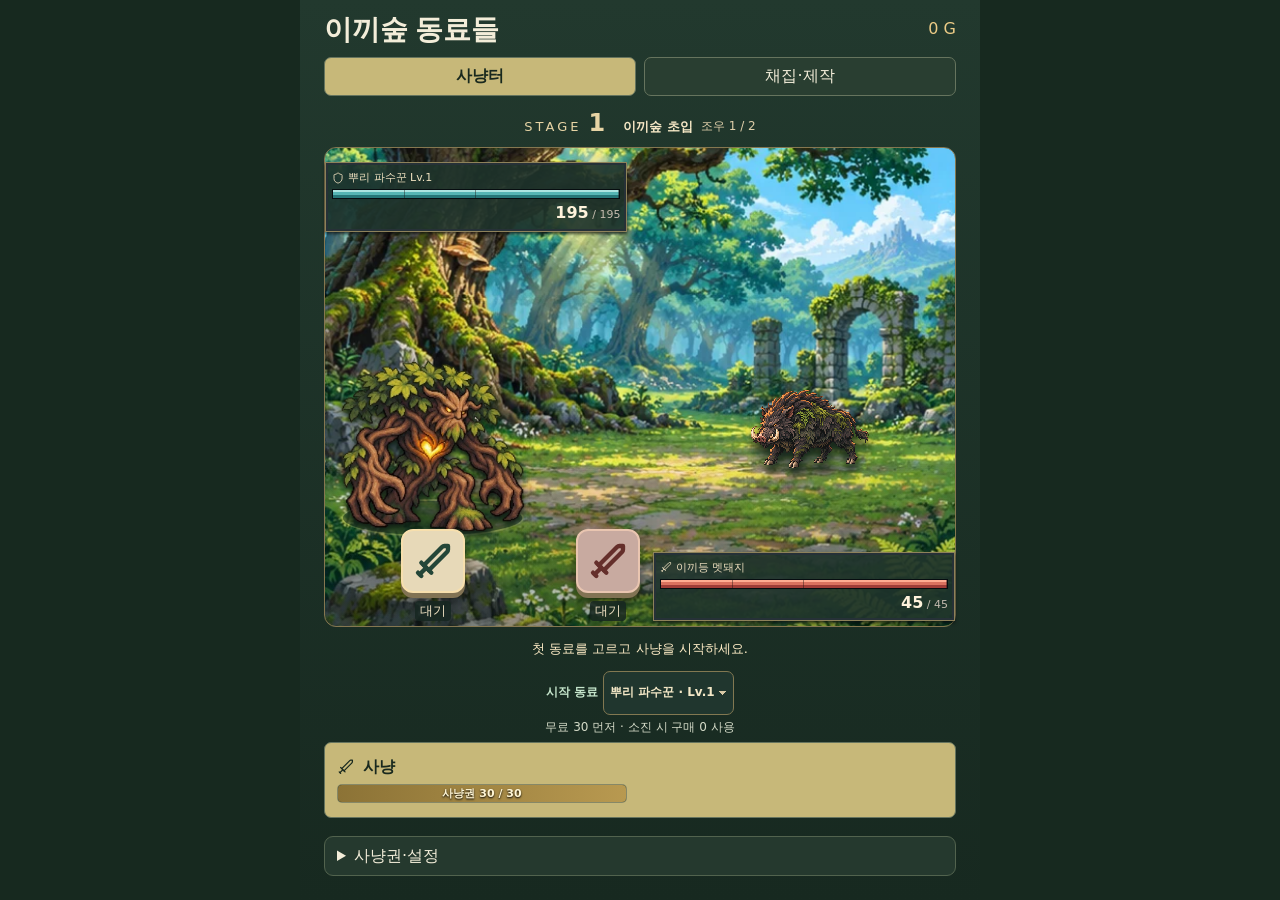
==== index.html @ 48851174 "Publish Moss Companions 04999e07a667" ====
<!doctype html>
<html lang="ko">
<head>
  <meta charset="utf-8">
  <meta name="viewport" content="width=device-width,initial-scale=1,viewport-fit=cover">
  <meta name="theme-color" content="#182c24">
  <link rel="icon" href="assets/hunt/tree.webp">
  <title>이끼숲 동료들</title>
  <link rel="stylesheet" href="shell.css">
  <link rel="stylesheet" href="combat.css">
  <link rel="stylesheet" href="hunt-watch.css">
</head>
<body class="ui-game" data-place="forest">
  <header><h1>이끼숲 동료들</h1><span id="gold"></span></header>
  <nav id="pageNav" aria-label="활동"><button data-go="forest">사냥터</button><button data-go="forest/gather">채집·제작</button></nav>
  <main id="screen"></main>
  <p id="notice" role="status"></p>
  <section id="saveError" hidden role="alert">진행을 저장할 수 없습니다. <button id="reload">다시 불러오기</button><button id="recover" hidden>이전 기록 복구</button></section>
  <details id="settings"><summary>사냥권·설정</summary><p id="wallet"></p><button data-act="daily">오늘의 사냥권 받기</button>
    <label><input type="checkbox" id="motion">전투 연출</label><label><input type="checkbox" id="music">배경 음악</label><label><input type="checkbox" id="sound">효과음</label>
  </details>
  <script src="icons.js"></script><script src="dice-combat.js"></script><script src="hunt-trail.js"></script><script src="fieldcraft.js"></script>
  <script src="game.js"></script><script src="save-store.js"></script><script src="music.js"></script><script src="sound.js"></script>
  <script src="helpers.js"></script><script src="combat-hud.js"></script><script src="fieldcraft-view.js"></script>
  <script src="hunt-effects.js"></script><script src="hunt-watch.js"></script><script src="ui.js"></script>
</body></html>
---- shell.css ----
* {box-sizing:border-box}
:root {color-scheme:dark;font-family:system-ui,"Malgun Gothic",sans-serif;color:#f3edd9;background:#17291f}
body {margin:0 auto;max-width:680px;min-height:100dvh;padding:10px clamp(10px,3vw,24px) 20px;background:linear-gradient(#22392e,#172920);line-height:1.4}
header,nav {display:flex;align-items:center;gap:8px}
header {justify-content:space-between;margin-bottom:8px}
h1 {font-family:Georgia,"Malgun Gothic",serif;font-size:clamp(21px,4vw,28px);margin:0}
#gold {font-variant-numeric:tabular-nums;color:#eccb86}
nav button {flex:1}
button,select {font:inherit;color:inherit;border:1px solid #66745e;border-radius:7px;padding:7px 12px;background:#293e31;cursor:pointer}
button:hover,button:focus-visible,select:focus-visible {border-color:#e7ce86}
button:disabled {opacity:.55;cursor:default}
nav [aria-current="page"],button.primary {background:#c7b879;color:#19291e;font-weight:700}
svg {width:1.1em;height:1.1em;vertical-align:middle}
main {display:flex;flex-direction:column;margin-top:10px}
main.hunt {min-height:440px;height:clamp(440px,calc(100dvh - 174px),720px)}
.card,details {border:1px solid #52634e;border-radius:9px;background:#25392e}
h3 {margin:0;color:#efddb5;font-size:17px}
.desc,small {color:#d0d5c6}
p {margin:4px 0}
#notice {font-size:14px;color:#f3d794}
#notice:not(:empty) {margin-block:6px}
details {margin-top:10px;padding:8px 12px}
summary {cursor:pointer}
details label {display:inline-flex;align-items:center;gap:4px;padding:8px}
#saveError {color:#ffd3b6;padding:10px}
@media(max-height:570px){main.hunt{min-height:400px}}
---- combat.css ----
.combat-hud {
  display: grid; grid-template-columns: repeat(2,minmax(0,1fr)); gap: 6px;
}
.hp-meter {
  min-width: 0; padding: 5px 9px 4px; color: #fbefdb;
  background: linear-gradient(105deg,#111e24fa,#111b20e8);
  border: 1px solid #97805d; box-shadow: inset 0 0 0 2px #263137, 0 2px 3px #080b0db3;
  font: 700 13px/1.15 var(--sans); font-variant-numeric: tabular-nums;
}
.hp-name { display: flex; align-items: center; gap: 4px; min-height: 17px; }
.hp-name .item-art { width: 18px; height: 18px; }
.hp-count { text-align: right; font-size: 11px; color: #c4bbae; }
.hp-count strong { color: #fff3dc; font-size: 16px; }
.hp-count small { float: left; color: #d0c2ad; }
.hp-loss { margin-left: auto; color: #ffda91; font-size: 12px; }
.hp-track { position: relative; background: #240f14; overflow: hidden; margin: 3px 0; height: 10px; border: 1px solid #070d10; }
.hp-track i { position: absolute; inset: 0; transform-origin: left center; }
.hp-trail { background: #ffcf74; }
.hp-fill { background: linear-gradient(#ace4e0 0 20%,#55b5b4 20% 65%,#267778 65%); }
.hp-meter[data-side="enemy"] .hp-fill { background: linear-gradient(#ffac91 0 20%,#db725f 20% 65%,#a03d38 65%); }
.hp-track::after { content: ""; position: absolute; inset: 0; background: repeating-linear-gradient(90deg,transparent 0 calc(25% - 1px),#17110d6b calc(25% - 1px) 25%); }
---- hunt-watch.css ----
/* main reserves the lesson/navigation rows; this grid gives only the remaining
   height to the scene, after measuring controls, skills and reward content. */
.watch-view { display:grid;grid-template-rows:auto minmax(150px,1fr);grid-auto-rows:max-content;flex:1!important;gap:6px;min-height:0;max-height:740px;margin-block:auto; }
.watch-stage { text-align:center;color:#e7d4a5;letter-spacing:3px;padding:2px 3px;line-height:1.3;font-size:13px; }
.watch-stage b { font-size:24px; }
.trail-region,.trail-wave { display:inline-block;margin-left:8px;letter-spacing:0;vertical-align:middle; }
.trail-region { font-weight:700;color:#f5e7c5; }
.trail-wave { font-size:12px;color:#dfcfaa; }
.ui-game .watch-arena[data-region] {
  /* Matching background-position and foot coordinates keeps this spot in the
     artwork under the enemy even when cover crops the scene. */
  --ground-x:77%;
  --ground-y:67%;
  background:linear-gradient(0deg,#08171155,transparent 35%),var(--habitat) var(--ground-x) var(--ground-y) / cover no-repeat!important;
  border:1px solid #857750;border-radius:12px;
}
.watch-arena[data-region="moss"] { --habitat:url('assets/hunt/moss.webp'); }
.watch-arena[data-region="maple"] { --habitat:url('assets/hunt/maple.webp'); }
.watch-arena[data-region="gorge"] { --habitat:url('assets/hunt/gorge.webp'); }
.watch-arena[data-region="heart"] { --habitat:url('assets/hunt/heart.webp'); }
.trail-creature { display:block;width:100%;height:auto;filter:drop-shadow(0 4px 3px #102017); }
.trail-detail { color:#ffedc7;font-size:13px;line-height:1.4;text-wrap:balance; }
.trail-replay { align-self:center;max-width:100%;padding:6px 10px;border-radius:6px;background:#26372f;color:#f2dfbb; }
body:has(.watch-arena[data-region])::before { background:radial-gradient(ellipse at top,#354539,#172721 75%); }
.watch-view:has([data-region]) { gap:6px; }
.watch-view:has([data-region]) .watch-stage { padding:2px 3px;line-height:1.3; }
.watch-view:has([data-region]) .watch-reward { flex:none;min-height:32px;gap:4px; }
.watch-arena[data-region] .watch-enemy-skill { width:48%;max-width:48%; }
.watch-arena[data-region] .watch-enemy-skill b { white-space:nowrap; }
.watch-arena[data-region] .watch-enemy-skill em { font-size:11px; }
.watch-arena[data-region] .watch-roll>span { padding:1px 5px;border-radius:4px;background:#172721dc; }
.watch-arena[data-region] .player .watch-roll { left:clamp(2px,calc(50% - 134px),12%); bottom:1%; }
.watch-arena[data-region] .enemy .watch-roll { top:auto;bottom:1%;right:50%; }
.watch-arena[data-region] .enemy .hp-meter { bottom:1%; }
.watch-arena[data-region] [data-elite] .watch-actor { filter:drop-shadow(0 0 5px #ffb84a); }
.watch-arena[data-region] [data-elite] .hp-meter { border-color:#e0b563; }
.watch-counter-status { display:inline-block;margin-left:10px;padding:3px 6px;border:1px solid #d8bc74;border-radius:5px;background:#343321ed;color:#ffe4a0;font-size:11px;letter-spacing:0;vertical-align:middle; }
.watch-counter-award { position:absolute;left:50%;top:58%;z-index:12;transform:translate(-50%,-50%);display:grid;grid-template-columns:24px auto;column-gap:7px;row-gap:3px;align-items:center;width:max-content;max-width:95%;padding:9px 13px;border:2px solid #edcc7b;border-radius:9px;background:#36321bf5;color:#ffe6a1;box-shadow:0 0 20px #e6c66b77;pointer-events:none; }
.watch-counter-award>svg { width:24px;height:24px;grid-row:span 2; }.watch-counter-award b { font-size:17px;white-space:nowrap; }.watch-counter-award small { font-size:12px;text-align:center;color:#eee2bc; }
body[data-motion="on"] .watch-counter-award { animation:watch-counter-award 1.1s ease-out both; }
@keyframes watch-counter-award { 0%{opacity:0;transform:translate(-50%,-30%) scale(.75)}18%{opacity:1;transform:translate(-50%,-50%) scale(1.08)}35%,80%{opacity:1;transform:translate(-50%,-50%) scale(1)}100%{opacity:0;transform:translate(-50%,-70%) scale(.98)} }
.ui-game .watch-arena { position:relative;display:block;height:auto;min-height:0;padding:0;isolation:isolate;container-type:size; }
.watch-fighter { display:contents; }
.ui-game .watch-fighter .hp-meter { width:100%;padding:6px;background:#1e332be8;border:1px solid #8d815a;color:#eee0bf; }
.watch-fighter .hp-name { overflow:hidden;white-space:nowrap;text-overflow:ellipsis;font-size:11px; }
.watch-fighter .hp-count { font-size:11px; }.watch-fighter .hp-count small { display:none; }
.ui-game[data-place="forest"] .watch-arena canvas { position:static;width:100%;height:auto;max-height:240px;max-width:205px;transform:none;filter:drop-shadow(0 8px 5px #15251b);image-rendering:pixelated; }
.watch-die { width:64px;height:64px;display:grid;place-items:center;padding:10px;border:2px solid #f7dfad;border-radius:12px;background:#e7d9b8;color:#244638;box-shadow:0 5px #827354,0 10px 12px #0006; }
.enemy .watch-die { background:#c8aaa0;border-color:#e9c5b0;color:#652f2b; }
.watch-roll .watch-die svg { width:40px;height:40px;stroke-width:2.6; }
.watch-die[data-action="block"] { background:#bedbd1;color:#174f51; }
.watch-die[data-action="heavyStrike"] { background:#f1c16b;color:#6c3518; }
.watch-roll { display:grid;justify-items:center;gap:13px; }
.watch-roll>span { display:flex;align-items:center;gap:5px;color:#eee0c1;font-size:13px; }.watch-roll svg { width:18px;height:18px; }
body[data-motion="on"] .watch-roll.rolling .watch-die { animation:watch-roll .3s linear infinite; }
@keyframes watch-roll { 0%{transform:perspective(300px) translateY(0) rotate(-30deg) rotateY(0)}50%{transform:perspective(300px) translateY(-26px) rotate(140deg) rotateY(55deg)}100%{transform:perspective(300px) translateY(0) rotate(330deg) rotateY(0)} }
.watch-reward { min-height:32px;display:grid;align-content:center;justify-items:center;gap:4px;color:#eaddb6;text-align:center; }
.watch-reward strong { display:flex;align-items:center;gap:8px;font-size:25px;color:#f8d58b; }.watch-reward svg { width:26px;height:26px; }
.ui-game .watch-start { margin-bottom:8px;display:flex;flex-direction:column;justify-content:center;gap:6px;padding:8px 12px;min-height:76px!important; }
.watch-start-label { display:flex;align-items:center;justify-content:center;gap:8px; }
.watch-ticket-bar { display:block;position:relative;width:100%;max-width:290px;min-height:19px;border:1px solid #e8d7a188;border-radius:5px;overflow:hidden;background:#152e25;color:#fff6d4;font-size:11px;line-height:17px;font-weight:700;text-shadow:0 1px 2px #000; }
.watch-ticket-fill { position:absolute;inset:0 auto 0 0;background:linear-gradient(90deg,#8c7336,#b89950);pointer-events:none; }
.watch-ticket-text { position:relative;display:block;padding:0 5px;white-space:nowrap; }
.watch-ticket-bar[data-empty="true"] { border-color:#e6bd80;color:#ffe1af; }
.watch-motion-hint { display:flex;align-items:center;justify-content:space-between;gap:8px;color:#e9d6a5;font-size:12px;padding:0 4px; }.watch-motion-hint button{min-height:44px;}
.watch-loot { display:flex;gap:12px;justify-content:center; }.watch-loot span { display:flex;align-items:center;gap:3px;font-size:13px; }.watch-loot svg { width:18px;height:18px; }
.watch-loot:has(.watch-counter-reward) { flex-wrap:wrap;gap:5px 10px; }.watch-loot .watch-counter-reward { padding:3px 8px;border:1px solid #ccb875;border-radius:5px;color:#ffe4a0;background:#343321ed;font-size:12px; }
.watch-actor { position:absolute;isolation:isolate;transform-origin:50% 75%;z-index:2; }
.player .watch-actor { left:2%;bottom:19%;width:49%;max-width:190px; }
.enemy .watch-actor { right:3%;top:13%;width:40%;max-width:154px; }
.watch-actor::before { content:'';position:absolute;left:3%;right:3%;bottom:0;height:18%;border-radius:50%;background:#112c1b99;box-shadow:0 0 0 2px #b2bf7655,inset 0 0 12px #b2bf7633;z-index:-1; }
.watch-arena[data-region] .enemy .watch-actor {
  /* Feet in the animated sheets sit about 6% above the frame bottom. */
  --foot-inset:6%;
  left:var(--ground-x); right:auto; top:var(--ground-y);
  translate:-50% calc(-100% + var(--foot-inset) - var(--hover-height, 0px));
  max-width:min(154px,calc(67cqh - 46px - var(--hover-height, 0px)));
}
.watch-arena[data-region] .enemy .airborne { --hover-height:clamp(8px,5cqh,24px); }
.watch-arena[data-region] .enemy .watch-actor:has(.trail-creature) { --foot-inset:2%; }
.watch-arena[data-region] .enemy .watch-actor::before {
  left:15%; right:15%; bottom:calc(var(--foot-inset) - var(--hover-height, 0px)); height:10%; translate:0 50%;
  background:radial-gradient(ellipse,#13201399,transparent 72%); box-shadow:none;
}
.watch-actor[data-attacking="true"] { z-index:6; }
.ui-game .watch-fighter .hp-meter { position:absolute;width:48%;z-index:3; }
.player .hp-meter { left:0;top:3%; }.enemy .hp-meter { right:0;bottom:6%; }
.watch-roll { position:absolute;z-index:5;gap:8px; }
.player .watch-roll { left:12%;bottom:0; }.enemy .watch-roll { right:12%;top:45%; }
.watch-roll.waiting { opacity:.35; }.watch-roll.waiting .watch-die svg { visibility:hidden; }
.watch-roll.rolling { z-index:7;filter:drop-shadow(0 0 10px #ffe49d); }
.watch-roll.chosen .watch-die { border-color:#fff5cd; }
.watch-arena:is([data-phase="player-roll"],[data-phase="player-windup"]) .player .hp-meter,
.watch-arena:is([data-phase="enemy-roll"],[data-phase="enemy-windup"]) .enemy .hp-meter { border-color:#ffdf8e;box-shadow:0 0 12px #ffe49d77; }
.watch-actor[data-defeated="true"] { opacity:0; }
.watch-actor canvas { display:block; }
.watch-ward { position:absolute;inset:10% 8%;display:grid;place-items:center;border:3px solid #a7efd5;border-radius:50%;background:#4bcfa32b;box-shadow:0 0 22px #6ddfc9,inset 0 0 22px #6ddfc9;opacity:0;pointer-events:none; }
.watch-ward svg { width:56px;height:56px;color:#e6fff4;filter:drop-shadow(0 0 5px #4ad7ba); }
.hunt-burst { position:absolute;inset:0;z-index:4;pointer-events:none;color:#fff3be; }
.hunt-cut { position:absolute;left:0;top:44%;width:100%;height:8px;background:#f5fff5;box-shadow:0 0 12px #b6ffdb,0 8px #66d7aa;border-radius:50%;transform:rotate(-42deg);animation:hunt-cut .34s ease-out both; }
.heavy .hunt-cut { height:14px;box-shadow:0 0 20px #ffdf7d,0 12px #ffb13a; }
.heavy .hunt-cut::after { content:'';position:absolute;inset:-6px 0;background:#fff7cf;border-radius:50%;transform:rotate(85deg);opacity:.8; }
.counter .hunt-cut { background:#c1ffec;box-shadow:0 0 20px #68efbf,0 10px #36a684;transform:rotate(42deg); }
.watch-skills { display:grid;grid-template-columns:repeat(2,minmax(0,1fr));gap:8px;width:100%; }
.watch-skill { display:grid;gap:5px;padding:8px 10px;border:1px solid #849a8a;border-radius:8px;background:#172b26f5;color:#e2eadd;text-align:left; }
.watch-skill-heading { display:flex;align-items:center;gap:6px; }.watch-skill-heading svg { width:22px;height:22px;flex:none; }.watch-skill-heading b { font-size:16px;white-space:nowrap; }
.watch-skill em,.watch-enemy-skill em { margin-left:auto;font-style:normal;font-size:13px;font-weight:800;white-space:nowrap; }
.watch-skill-condition { color:#bfcebf;font-size:12px;line-height:1.2; }
.watch-skill-clock { display:flex;gap:4px; }.watch-skill-clock i { flex:1;height:4px;border-radius:2px;background:#061b16;box-shadow:inset 0 0 0 1px #87927f55; }.watch-skill-clock .filled { background:#a9c0ab; }
.watch-skill[data-state="cooldown"] em { color:#c8dfef; }.watch-skill[data-state="condition"] em { color:#c3c6b3; }.watch-skill[data-state="locked"] { opacity:.7; }
.watch-skill[data-ready="true"] { color:#fff2b4;border:2px solid #e7c16a;padding:7px 9px;background:#363822f5;box-shadow:0 0 12px #eac66b66; }.watch-skill[data-ready="true"] .watch-skill-condition { color:#f5e9bc; }.watch-skill[data-ready="true"] .filled { background:#f0cb72; }
.watch-skill-flare { position:absolute;left:50%;top:40%;transform:translate(-50%,-50%);display:flex;align-items:center;gap:8px;z-index:10;padding:8px 18px;color:#fff0c6;border:1px solid #e7bd6a;border-radius:8px;background:#372810ef;pointer-events:none;animation:skill-flare .65s ease-out both; }
.watch-skill-flare.counter { color:#c5ffec;border-color:#68efbf;background:#10382def; }.watch-skill-flare svg { width:27px;height:27px; }
.watch-skill-flare.enemy { top:27%;color:#ffe1c5;border-color:#ef9768;background:#48271bef; }
.watch-enemy-skill { position:absolute;right:2%;top:3%;z-index:6;display:grid;gap:4px;width:148px;max-width:46%;background:#35221cf5;border:1px solid #b4866a;border-radius:7px;padding:5px 8px;color:#f1d8c5;font-size:14px; }.watch-enemy-skill>span:first-child { display:flex;align-items:center;gap:5px; }.watch-enemy-skill svg { width:18px;height:18px;flex:none; }.watch-enemy-skill[data-ready="true"] { color:#ffe6ac;border-color:#ffb66f;background:#503322f5;box-shadow:0 0 12px #ff9b6177; }.watch-enemy-skill .filled { background:#edb781; }
.charge .hunt-cut { left:10%;top:10%;width:80%;height:80%;background:transparent;border:8px solid #ffd5a4;border-radius:50%;box-shadow:0 0 18px #ff8f58,inset 0 0 12px #ff8f58; }
@keyframes skill-flare { 0%{opacity:0;transform:translate(-50%,-50%) scale(.65)}20%,70%{opacity:1;transform:translate(-50%,-50%) scale(1)}100%{opacity:0;transform:translate(-50%,-80%) scale(1.08)} }
.guarded .hunt-cut { left:8%;top:10%;width:84%;height:72%;border:5px solid #b5ffe5;background:transparent;box-shadow:0 0 18px #8aefee,inset 0 0 12px #8aefee;border-radius:50%;transform:rotate(0); }
.watch-reaction { position:absolute;left:50%;top:-14px;z-index:12;display:grid;justify-items:center;gap:3px;width:max-content;max-width:170px;pointer-events:none;color:#d1ffeb;text-shadow:0 2px 2px #08281c;animation:watch-reaction .8s ease-out both; }
.watch-reaction b { display:flex;align-items:center;gap:4px;padding:5px 9px;border:1px solid #8beac5;border-radius:6px;background:#123b30ed;font-size:16px;line-height:1.1;white-space:nowrap;box-shadow:0 0 12px #69dfab55; }
.watch-reaction b svg { width:19px;height:19px; }.watch-reaction small { padding:2px 6px;border-radius:4px;background:#143a30e8;color:#fff0bb;font-size:11px; }
.watch-actor:has(.watch-reaction) { z-index:8; }.watch-actor:has(.watch-reaction) .hunt-burst b { top:27%; }
.watch-reaction.stopped b { color:#fff2b6;border:2px solid #e5d18c;font-size:18px;box-shadow:0 0 18px #abed9d88; }
.watch-reaction:is(.direct,.broken) { color:#ffe6d4;text-shadow:0 2px 2px #361409; }.watch-reaction:is(.direct,.broken) b { background:#52291ded;border-color:#efaa82;box-shadow:0 0 14px #ff966455; }
@keyframes watch-reaction { 0%{opacity:0;transform:translate(-50%,12px) scale(.65)}16%{opacity:1;transform:translate(-50%,-5px) scale(1.1)}32%,72%{opacity:1;transform:translate(-50%,-2px) scale(1)}100%{opacity:0;transform:translate(-50%,-22px) scale(.96)} }
.hunt-chip { position:absolute;left:50%;top:50%;width:6px;height:6px;background:#ffefb5;box-shadow:0 0 6px #fff0bc;animation:hunt-chip .48s ease-out both; }
.guarded .hunt-chip { background:#9effe6; }
.hunt-burst b { position:absolute;left:0;top:12%;width:100%;text-align:center;font-size:30px;font-weight:900;color:#fff8d8;text-shadow:2px 2px #332218,-2px -2px #332218;animation:hunt-number .7s ease-out both; }
.heavy b { color:#ffda79;font-size:36px; }.hunt-burst b svg { width:35px;height:35px; }
@keyframes hunt-cut { from{opacity:0;scale:.25}25%{opacity:1;scale:1.15}to{opacity:0;scale:1.3} }
@keyframes hunt-chip { from{transform:translate(0,0);opacity:1}to{transform:translate(var(--dx),var(--dy)) rotate(180deg);opacity:0} }
@keyframes hunt-number { from{opacity:0;transform:translateY(10px) scale(.6)}20%{opacity:1;transform:translateY(-4px) scale(1.25)}70%{opacity:1}to{opacity:0;transform:translateY(-40px) scale(1)} }
body[data-motion="on"] .watch-receipt :is(.watch-receipt-head > b, .watch-receipt-head > strong, .watch-loot) { animation:hunt-reward .55s ease-out both; }
@keyframes hunt-reward { from{transform:translateY(20px) scale(.75);opacity:0;filter:brightness(1.8)}to{transform:translateY(0) scale(1);opacity:1;filter:brightness(1)} }
.ui-game[data-place="forest"][data-page="hunt"] .watch-view .action { flex:none; }
@media(max-height:760px){.player .watch-actor{width:43%;bottom:23%}.enemy .watch-actor{width:35%;top:16%}.watch-die{width:48px;height:48px;padding:7px;gap:4px}.watch-view{gap:6px}.watch-roll>span{font-size:12px}}
@media(max-height:760px){.watch-roll .watch-die svg{width:30px;height:30px}.watch-skill{padding:5px 8px;gap:3px}.watch-skill[data-ready="true"]{padding:4px 7px}.watch-skill-heading{gap:4px}.watch-skill-heading b{font-size:14px}.watch-skill-heading svg{width:18px;height:18px}.watch-skill-condition{font-size:11px}.watch-skill-clock i{height:3px}}
/* Compact only when the allocated scene is short (for example, lessons plus
   rewards and the motion control). Tall scenes keep their existing framing. */
@container (max-height:250px) {
  .player .watch-actor { width:min(43%,50cqh); }
  .enemy .watch-actor { width:min(35%,52cqh); }
  .watch-roll { display:flex;gap:4px;align-items:center; }
  .watch-die { width:40px;height:40px;padding:6px; }
  .watch-roll .watch-die svg { width:26px;height:26px; }
  .watch-roll>span { font-size:11px; }
  .watch-arena:not([data-region]) .enemy .watch-roll { top:calc(3% + 48px);right:2%;bottom:auto; }
  .ui-game .watch-fighter .hp-meter { padding:4px; }
  .watch-fighter .hp-count strong { font-size:14px; }
  .watch-arena[data-region] .watch-roll { display:grid; gap:1px; }
  .watch-arena[data-region] .watch-fighter .hp-meter { padding:2px 4px; line-height:1; }
  .watch-arena[data-region] .hp-name svg { width:14px; height:14px; }
  .watch-arena[data-region] .hp-track { height:6px; margin:1px 0; }
}

.watch-plan { display:flex; flex-wrap:wrap; justify-content:center; align-items:center; gap:4px 8px; }
.watch-plan select { max-width:100%; min-width:0; min-height:44px; padding:4px 18px 4px 6px; border:1px solid #827851; border-radius:7px;
  appearance:none; -webkit-appearance:none; color-scheme:dark; color:#f4e8c7; background-color:#20362e;
  background-image:linear-gradient(45deg,transparent 50%,#d9caa7 50%),linear-gradient(135deg,#d9caa7 50%,transparent 50%);
  background-size:4px 4px; background-position:calc(100% - 10px) center,calc(100% - 6px) center; background-repeat:no-repeat; }
.watch-plan > small { flex-basis:100%; color:#d5dbc8; text-align:center; font-size:12px; }
.watch-view .lining-link { min-height:44px; }

.watch-view { grid-template-columns:minmax(0,1fr); }
.watch-receipt { display:grid; gap:3px; width:100%; min-width:0; }
.watch-receipt-head { display:flex; align-items:center; justify-content:center; gap:7px; }
.watch-receipt-head > b { font-size:13px; }
.watch-receipt-head > strong { font-size:20px; white-space:nowrap; }
.watch-receipt .watch-loot { flex-wrap:wrap; gap:3px 8px; }
.watch-receipt .lining-link { display:grid; place-items:center; gap:1px; width:auto; min-width:52px; padding:2px 5px; font-size:12px; }
.watch-receipt .lining-link svg { width:17px; height:17px; }
.watch-motion-hint button { display:grid; align-content:center; gap:1px; padding:2px 8px; }
.watch-motion-hint button small { font-size:10px; color:#d5dbc8; }
.watch-plan .watch-motion-hint { padding:0; }

.watch-plan:has(.trail-replay):has(.watch-motion-hint) {
  display:grid; grid-template-columns:minmax(0,126px) minmax(0,134px) 72px; gap:3px;
}
.watch-plan > small { grid-column:1/-1; }
.partner-pick { display:inline-flex; align-items:center; gap:5px; color:#c6e6cc; font-weight:bold; font-size:12px; }
.watch-plan:has(.trail-replay):has(.watch-motion-hint) .partner-pick { grid-column:1/-1; justify-self:center; }
.watch-arena .player .trail-creature { transform:scaleX(-1); }
.ui-game[data-place="forest"] .watch-arena .player canvas:not([data-sprite^="blade"]) { transform:scaleX(-1); }
.watch-plan .watch-motion-hint button { min-width:44px; }

.field-workshop { display:grid; gap:10px; padding-bottom:8px; }
.field-workshop .card { display:grid; gap:8px; padding:12px; }
.net-grades { display:grid; grid-template-columns:repeat(3,minmax(0,1fr)); gap:5px; }
.net-grades .action { display:grid; place-content:center; width:100%; padding:6px 2px; min-width:0; gap:2px; }
.net-grades .action b { font-size:14px; }
.net-grades .action span,.net-grades small,.net-row small { display:block; font-size:12px; line-height:1.35; }
.net-row,.net-setting { display:flex; align-items:center; justify-content:space-between; gap:8px; }
.net-row { padding:6px 0; border-bottom:1px solid #88734e66; }
.net-row .action,.net-links button { min-height:44px; flex:none; }
.net-row small { margin:2px 0; color:#d1c8b0; }
.net-setting select { min-height:44px; padding:5px; max-width:62%; background:#22362e; color:#ffedc7; border:1px solid #897954; border-radius:7px; }
.net-choice { display:grid; padding:9px; gap:7px; text-align:center; border:1px solid #ab935c; border-radius:10px; background:#26372d; }
.net-links { display:flex; justify-content:center; gap:8px; }
.capture-ready .enemy .watch-actor[data-defeated="true"] { opacity:.8!important; }
body[data-page="gather"] #screen { overflow-y:auto; }
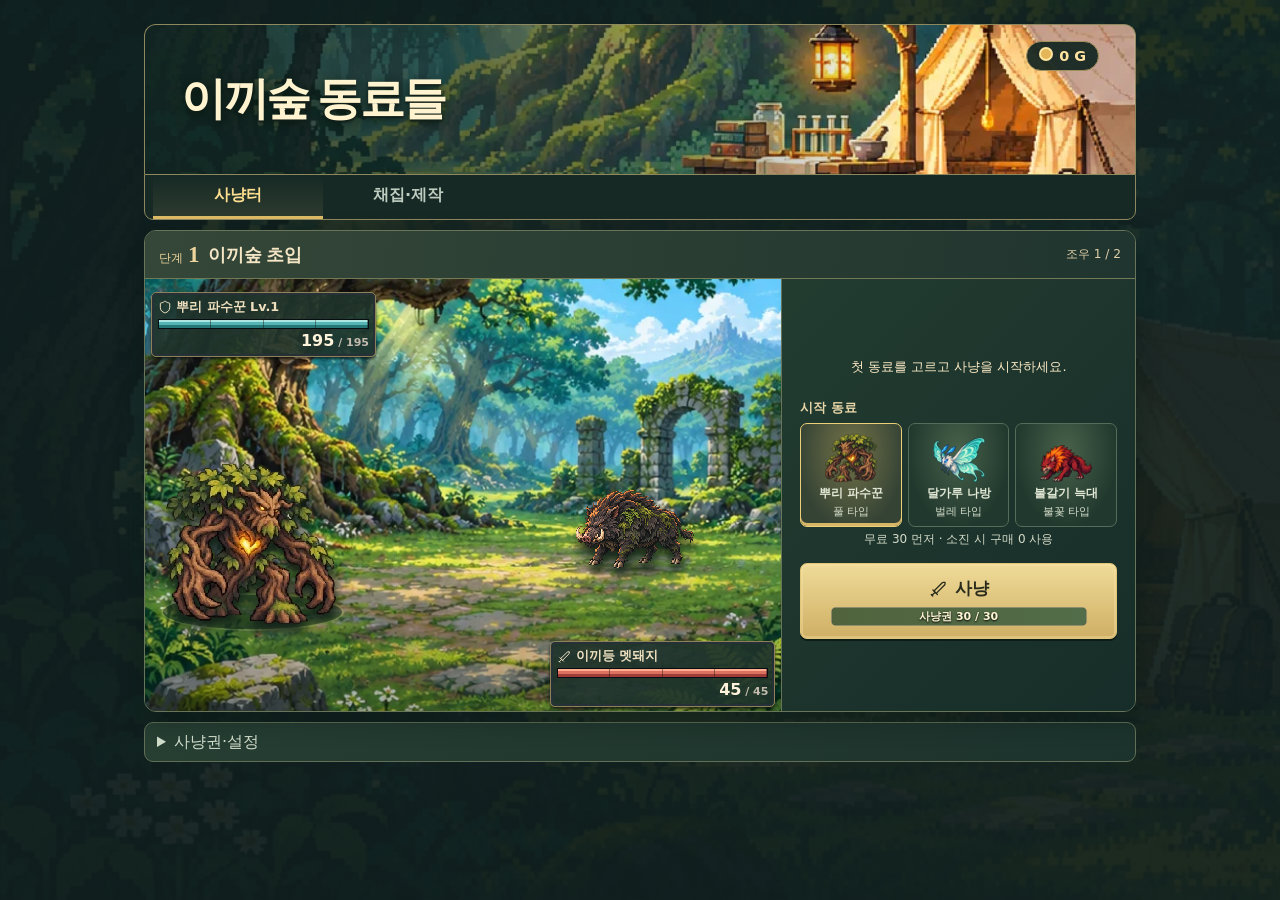
==== commit e8e7355e: "Publish Moss Companions 3dda282338c8" ====
--- a/index.html
+++ b/index.html
@@ -9,6 +9,7 @@
   <link rel="stylesheet" href="shell.css">
   <link rel="stylesheet" href="combat.css">
   <link rel="stylesheet" href="hunt-watch.css">
+  <link rel="stylesheet" href="field-art.css">
 </head>
 <body class="ui-game" data-place="forest">
   <header><h1>이끼숲 동료들</h1><span id="gold"></span></header>
--- a/hunt-watch.css
+++ b/hunt-watch.css
@@ -21,7 +21,6 @@
 .trail-creature { display:block;width:100%;height:auto;filter:drop-shadow(0 4px 3px #102017); }
 .trail-detail { color:#ffedc7;font-size:13px;line-height:1.4;text-wrap:balance; }
 .trail-replay { align-self:center;max-width:100%;padding:6px 10px;border-radius:6px;background:#26372f;color:#f2dfbb; }
-body:has(.watch-arena[data-region])::before { background:radial-gradient(ellipse at top,#354539,#172721 75%); }
 .watch-view:has([data-region]) { gap:6px; }
 .watch-view:has([data-region]) .watch-stage { padding:2px 3px;line-height:1.3; }
 .watch-view:has([data-region]) .watch-reward { flex:none;min-height:32px;gap:4px; }
--- a/field-art.css
+++ b/field-art.css
@@ -0,0 +1,134 @@
+/* The camp frames the play space. Region art and actors keep their own ground anchors. */
+:root {
+  --sans: "Malgun Gothic", "Apple SD Gothic Neo", system-ui, sans-serif;
+  --line: #8e885e;
+  --surface: #172f29;
+  --gold: #e6cd8a;
+  background: #101f1e;
+  font-family: var(--sans);
+}
+body.ui-game {
+  max-width: 1040px;
+  padding: clamp(10px, 2vw, 24px);
+  background: transparent;
+}
+body.ui-game::before {
+  content: ""; position: fixed; inset: 0; z-index: -1; pointer-events: none;
+  background: linear-gradient(#10201fe8, #101f1ef2), url("assets/field/camp.webp") center / cover;
+}
+.ui-game > header {
+  min-height: clamp(96px, 13vw, 150px); margin: 0; padding: 16px clamp(14px, 3vw, 36px);
+  background: linear-gradient(85deg,#122622ec, #13272590 44%,transparent 75%),
+    url("assets/field/camp.webp") center 57% / cover;
+  border: 1px solid var(--line); border-bottom: 0; border-radius: 12px 12px 0 0;
+}
+.ui-game h1 {
+  color: #fff4cf; font: 800 clamp(1.6rem, 4vw, 2.8rem)/1.15 Georgia, "Batang", "AppleMyungjo", serif;
+  letter-spacing: -.055em; text-shadow: 0 2px 2px #111e18, 0 3px 12px #08170c;
+}
+#gold {
+  align-self: flex-start; background: #152622ee; border: 1px solid #a2905b; border-radius: 20px;
+  padding: 4px 12px; font: 700 .9rem/1.4 var(--sans); color: #ffe3a0;
+}
+#gold::before { content: ""; display: inline-block; width: .7em; height: .7em; border-radius: 50%; background: #e5b657; border: 2px solid #ffe6a0; margin-right: 6px; }
+#pageNav {
+  gap: 0; padding: 0 8px; border: 1px solid var(--line); border-radius: 0 0 9px 9px; background: #162925;
+}
+#pageNav button {
+  flex: 0 1 170px; min-height: 44px; color: #becdc0; border: 0; border-bottom: 3px solid transparent;
+  background: transparent; border-radius: 0; font-weight: 700;
+}
+#pageNav [aria-current="page"] { color: #ffdf8f; border-bottom-color: #dfbc66; background: linear-gradient(0deg,#c9b36d20,transparent); }
+:where(button,select,summary):focus-visible { outline: 3px solid #ffe19a; outline-offset: 2px; }
+.ui-game main.hunt { height: auto; min-height: 0; }
+.ui-game .watch-view {
+  width: 100%; max-height: none; min-height: 0; margin: 0;
+  border: 1px solid #687559; border-radius: 12px; overflow: clip;
+  background: var(--surface); box-shadow: 0 8px 24px #08181266;
+  grid-template-rows: auto auto auto; gap: 0;
+}
+.ui-game .watch-view .watch-stage {
+  display: flex; align-items: center; flex-wrap: wrap; gap: 8px; min-height: 48px; padding: 8px 14px;
+  background: linear-gradient(100deg,#354738,#20352f); border-bottom: 1px solid #737955;
+}
+.stage-rank { display: inline-flex; gap: 5px; align-items: baseline; color: #edd59d; letter-spacing: 0; font-size: .72rem; }
+.stage-rank b { font: bold 1.45rem/1 Georgia,serif; }
+.watch-stage .trail-region { font: bold 1.12rem "Batang","AppleMyungjo",serif; margin-left: 0; }
+.watch-stage .trail-wave { margin-left: auto; font-size: .76rem; }
+.ui-game .watch-arena { height: clamp(240px, 42vh, 420px); background: url("assets/hunt/moss.webp") center / cover; }
+.ui-game .watch-arena[data-region] { border: 0; border-radius: 0; }
+.ui-game .watch-fighter .hp-meter { max-width: 225px; border-radius: 5px; }
+.watch-fighter .hp-name { font: 700 .8rem/1.3 var(--sans); }
+.watch-arena .player .hp-meter { left: 6px; }
+.watch-arena .enemy .hp-meter { right: 6px; }
+.hunt-console { display: grid; align-content: center; gap: 10px; padding: 12px; min-width: 0; background: linear-gradient(135deg,#233c30,#162d29); }
+.hunt-console .watch-reward { min-width: 0; }
+.hunt-console .watch-start {
+  margin: 0; align-items: center; border: 1px solid #e1c678; border-radius: 7px;
+  color: #282b1c; background: linear-gradient(#efdb98,#cfaf65);
+  font-weight: 800; box-shadow: inset 0 0 0 2px #f7e2a85c, 0 2px 0 #0e1c18;
+}
+.hunt-console .watch-start:hover:enabled { background: #f5df9d; }
+.watch-start-label { font-size: 1.04rem; }
+.ui-game .watch-ticket-bar { width: 88%; text-align: center; background: #28382b; }
+.ui-game .watch-ticket-fill { background: linear-gradient(90deg,#50633d,#526d49); }
+.starter-pick { border: 0; padding: 0; margin: 0; width: 100%; min-width: 0; }
+.starter-pick legend { padding: 0 0 6px; font-size: .8rem; color: #e8d6a8; font-weight: 700; }
+.starter-pick > div { display: grid; grid-template-columns: repeat(3,minmax(0,1fr)); gap: 6px; }
+.starter-pick button {
+  min-width: 0; display: grid; justify-items: center; gap: 2px; border: 1px solid #566c5a; padding: 5px 2px 7px;
+  background: radial-gradient(ellipse at 50% 27%,#49624a,#21382e 72%); color: #e2e8d6;
+}
+.starter-pick button[aria-pressed="true"] { border-color: #edcf78; box-shadow: inset 0 -3px #d8b668; background: radial-gradient(ellipse at 50% 27%,#747348,#354335 75%); }
+.starter-pick b { font-size: .76rem; }
+.starter-pick small { font-size: .67rem; color: #d3dcc9; }
+.companion-art { display: inline-block; flex: none; width: 44px; height: 44px; background: center / contain no-repeat; }
+.art-tree { background-image: url("assets/hunt/tree.webp"); }
+.art-moth { background-image: url("assets/hunt/moth.webp"); }
+.art-wolf { background-image: url("assets/hunt/wolf.webp"); }
+.art-boar,.art-golem,.art-dragon { background-size: 800% 100%; background-position: left; image-rendering: pixelated; }
+.art-boar { background-image: url("assets/boar-sheet.png"); }
+.art-golem { background-image: url("assets/golem-sheet.png"); }
+.art-dragon { background-image: url("assets/dragon-sheet.png"); }
+.ui-game .card,.ui-game details { background: linear-gradient(120deg,#273e33,#1c322c); border: 1px solid #606f55; }
+.gather .card { padding: 14px; }
+.gather h3 { display: flex; align-items: center; gap: 7px; }
+.gather h3 svg { color: #d9be78; }
+.net-grades .gather-site {
+  overflow: hidden; display: flex; flex-direction: column; align-items: stretch; justify-content: flex-start;
+  padding: 0 0 8px; background: #192d24; border: 1px solid #708264;
+}
+.gather-site img { width: 100%; height: clamp(68px,13vw,134px); object-fit: cover; margin-bottom: 4px; }
+.net-row .action { margin-left: auto; }
+.net-row { justify-content: flex-start; }
+.net-art { flex: none; display: inline-block; width: 40px; height: 40px; background: url("assets/field/nets.png") left center / 300% 100%; image-rendering: pixelated; }
+.net-reinforced { background-position: center; }
+.net-prism { background-position: right; }
+.net-grades .net-art { justify-self: center; }
+.net-choice .net-grades .action:disabled { opacity: .78; }
+.gather .desc { font-size: .85rem; }
+.gather > .card { display: grid; gap: 8px; }
+.gather > .card button { justify-self: start; }
+#settings { color: #cfdbc9; }
+@media (min-width: 840px) {
+  .ui-game .watch-view {
+    grid-template-columns: minmax(0, 1.8fr) minmax(300px, 1fr);
+    grid-template-rows: auto minmax(350px,auto);
+  }
+  .ui-game .watch-stage { grid-column: 1/-1; }
+  .ui-game .watch-arena { height: clamp(350px, 48vh, 480px); }
+  .hunt-console { padding: 18px; border-left: 1px solid #687559; gap: 16px; }
+  .field-workshop { grid-template-columns: repeat(2,minmax(0,1fr)); align-items: start; }
+  .field-workshop > .card-trees,.field-workshop > button { grid-column: 1/-1; }
+  .starter-pick .companion-art { width: 54px; height: 54px; }
+}
+@media (max-width: 480px) {
+  body.ui-game { padding: 8px 8px max(14px, env(safe-area-inset-bottom)); }
+  .ui-game > header { min-height: 82px; }
+  #pageNav button { flex: 1; }
+  .ui-game .watch-arena { height: clamp(200px, 32dvh, 330px); }
+  .ui-game .watch-skills { gap: 4px; }
+  .hunt-console { gap: 6px; padding: 8px; }
+  .ui-game .watch-start { min-height: 55px!important; padding: 5px 10px; gap: 2px; }
+  .net-grades .gather-site b { font-size: .84rem; }
+}
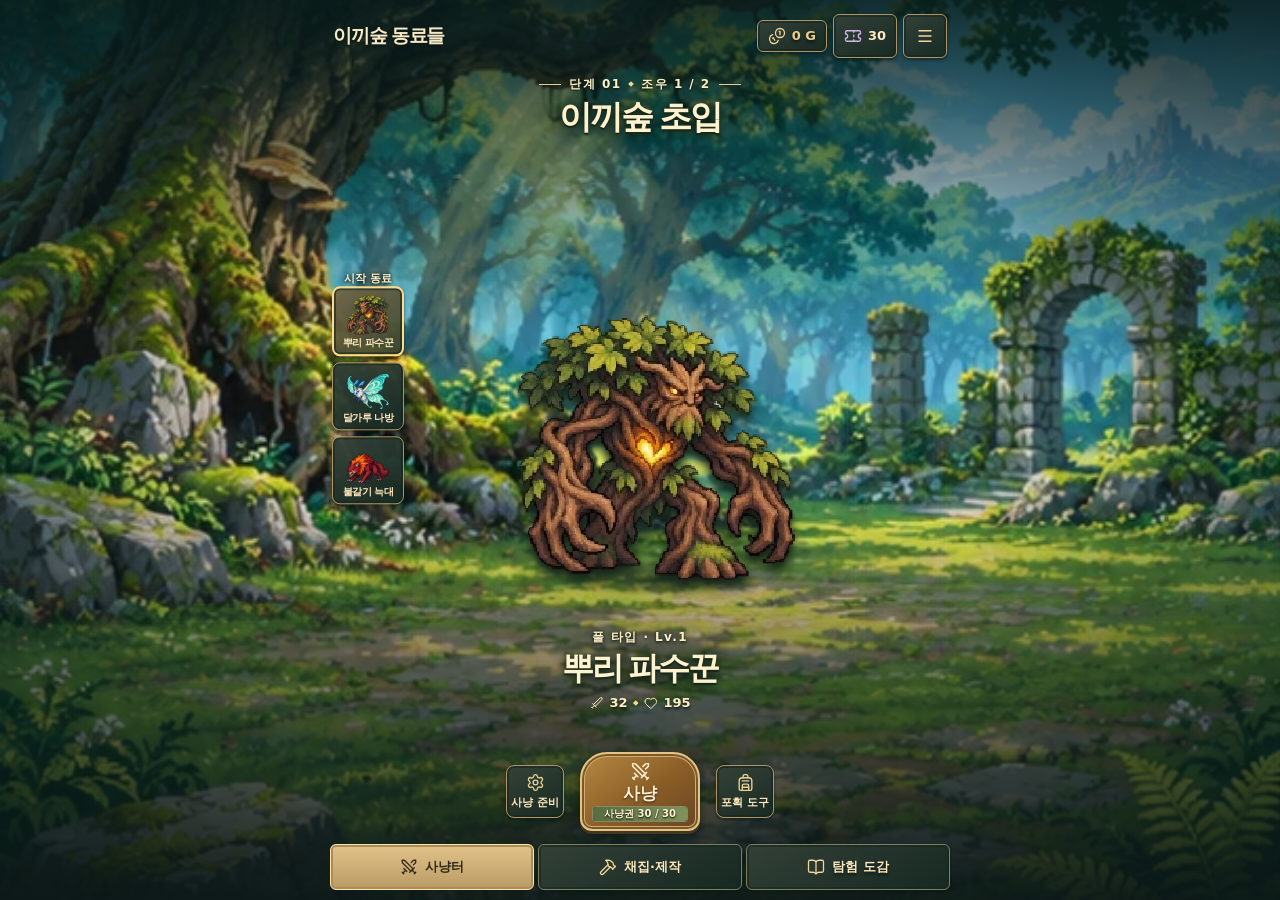
==== commit 46ea8340: "Publish Moss Companions e347ae111817" ====
--- a/index.html
+++ b/index.html
@@ -12,14 +12,24 @@
   <link rel="stylesheet" href="field-art.css">
 </head>
 <body class="ui-game" data-place="forest">
-  <header><h1>이끼숲 동료들</h1><span id="gold"></span></header>
-  <nav id="pageNav" aria-label="활동"><button data-go="forest">사냥터</button><button data-go="forest/gather">채집·제작</button></nav>
+  <header class="resource-bar">
+    <h1 class="sr-only">이끼숲 동료들</h1>
+    <span class="currency" aria-label="보유 골드"><i data-icon="coins"></i><b id="gold"></b></span>
+    <button class="wallet" data-open="huntWallet" aria-label="보유 사냥권과 충전"><i data-icon="ticket"></i><b id="ticketCount"></b></button>
+    <button class="menu" data-open="settings" aria-label="사냥권·설정"><i data-icon="menu"></i></button>
+  </header>
+  <nav id="pageNav" aria-label="활동">
+    <button data-go="forest"><i data-icon="swords"></i>사냥터</button>
+    <button data-go="forest/gather"><i data-icon="hammer"></i>채집·제작</button>
+    <a href="moss.html"><i data-icon="book-open"></i>탐험 도감</a>
+  </nav>
   <main id="screen"></main>
   <p id="notice" role="status"></p>
   <section id="saveError" hidden role="alert">진행을 저장할 수 없습니다. <button id="reload">다시 불러오기</button><button id="recover" hidden>이전 기록 복구</button></section>
-  <details id="settings"><summary>사냥권·설정</summary><p id="wallet"></p><button data-act="daily">오늘의 사냥권 받기</button>
-    <label><input type="checkbox" id="motion">전투 연출</label><label><input type="checkbox" id="music">배경 음악</label><label><input type="checkbox" id="sound">효과음</label>
-  </details>
+  <dialog id="scenePanel" aria-labelledby="panelTitle">
+    <div class="panel-head"><h2 id="panelTitle"></h2><button id="closePanel" aria-label="닫기"><i data-icon="x"></i></button></div>
+    <div id="panelContent"></div><p id="panelNotice" role="status"></p>
+  </dialog>
   <script src="icons.js"></script><script src="dice-combat.js"></script><script src="hunt-trail.js"></script><script src="fieldcraft.js"></script>
   <script src="game.js"></script><script src="save-store.js"></script><script src="music.js"></script><script src="sound.js"></script>
   <script src="helpers.js"></script><script src="combat-hud.js"></script><script src="fieldcraft-view.js"></script>
--- a/field-art.css
+++ b/field-art.css
@@ -1,87 +1,165 @@
-/* The camp frames the play space. Region art and actors keep their own ground anchors. */
 :root {
   --sans: "Malgun Gothic", "Apple SD Gothic Neo", system-ui, sans-serif;
-  --line: #8e885e;
-  --surface: #172f29;
-  --gold: #e6cd8a;
-  background: #101f1e;
+  --display: "Batang", "AppleMyungjo", Georgia, serif;
+  --gold: #f4d696;
+  --metal: #ae9462;
+  --pine: #182c29;
+  --ink: #0a1716;
+  --scene: url("assets/hunt/moss.webp");
   font-family: var(--sans);
+  background: var(--ink);
 }
 body.ui-game {
-  max-width: 1040px;
-  padding: clamp(10px, 2vw, 24px);
-  background: transparent;
+  position: relative; isolation: isolate; display: grid; grid-template-rows: auto minmax(0,1fr) auto;
+  width: 100%; max-width: none; height: 100dvh; min-height: 480px; margin: 0;
+  padding: max(8px,env(safe-area-inset-top)) max(8px,env(safe-area-inset-right)) max(6px,env(safe-area-inset-bottom)) max(8px,env(safe-area-inset-left));
+  color: #fff1d2; background: #24382c; text-shadow: 0 2px 3px #0a1715;
 }
 body.ui-game::before {
-  content: ""; position: fixed; inset: 0; z-index: -1; pointer-events: none;
-  background: linear-gradient(#10201fe8, #101f1ef2), url("assets/field/camp.webp") center / cover;
-}
-.ui-game > header {
-  min-height: clamp(96px, 13vw, 150px); margin: 0; padding: 16px clamp(14px, 3vw, 36px);
-  background: linear-gradient(85deg,#122622ec, #13272590 44%,transparent 75%),
-    url("assets/field/camp.webp") center 57% / cover;
-  border: 1px solid var(--line); border-bottom: 0; border-radius: 12px 12px 0 0;
-}
-.ui-game h1 {
-  color: #fff4cf; font: 800 clamp(1.6rem, 4vw, 2.8rem)/1.15 Georgia, "Batang", "AppleMyungjo", serif;
-  letter-spacing: -.055em; text-shadow: 0 2px 2px #111e18, 0 3px 12px #08170c;
-}
-#gold {
-  align-self: flex-start; background: #152622ee; border: 1px solid #a2905b; border-radius: 20px;
-  padding: 4px 12px; font: 700 .9rem/1.4 var(--sans); color: #ffe3a0;
-}
-#gold::before { content: ""; display: inline-block; width: .7em; height: .7em; border-radius: 50%; background: #e5b657; border: 2px solid #ffe6a0; margin-right: 6px; }
-#pageNav {
-  gap: 0; padding: 0 8px; border: 1px solid var(--line); border-radius: 0 0 9px 9px; background: #162925;
-}
-#pageNav button {
-  flex: 0 1 170px; min-height: 44px; color: #becdc0; border: 0; border-bottom: 3px solid transparent;
-  background: transparent; border-radius: 0; font-weight: 700;
-}
-#pageNav [aria-current="page"] { color: #ffdf8f; border-bottom-color: #dfbc66; background: linear-gradient(0deg,#c9b36d20,transparent); }
-:where(button,select,summary):focus-visible { outline: 3px solid #ffe19a; outline-offset: 2px; }
-.ui-game main.hunt { height: auto; min-height: 0; }
-.ui-game .watch-view {
-  width: 100%; max-height: none; min-height: 0; margin: 0;
-  border: 1px solid #687559; border-radius: 12px; overflow: clip;
-  background: var(--surface); box-shadow: 0 8px 24px #08181266;
-  grid-template-rows: auto auto auto; gap: 0;
-}
-.ui-game .watch-view .watch-stage {
-  display: flex; align-items: center; flex-wrap: wrap; gap: 8px; min-height: 48px; padding: 8px 14px;
-  background: linear-gradient(100deg,#354738,#20352f); border-bottom: 1px solid #737955;
-}
-.stage-rank { display: inline-flex; gap: 5px; align-items: baseline; color: #edd59d; letter-spacing: 0; font-size: .72rem; }
-.stage-rank b { font: bold 1.45rem/1 Georgia,serif; }
-.watch-stage .trail-region { font: bold 1.12rem "Batang","AppleMyungjo",serif; margin-left: 0; }
-.watch-stage .trail-wave { margin-left: auto; font-size: .76rem; }
-.ui-game .watch-arena { height: clamp(240px, 42vh, 420px); background: url("assets/hunt/moss.webp") center / cover; }
-.ui-game .watch-arena[data-region] { border: 0; border-radius: 0; }
-.ui-game .watch-fighter .hp-meter { max-width: 225px; border-radius: 5px; }
-.watch-fighter .hp-name { font: 700 .8rem/1.3 var(--sans); }
-.watch-arena .player .hp-meter { left: 6px; }
-.watch-arena .enemy .hp-meter { right: 6px; }
-.hunt-console { display: grid; align-content: center; gap: 10px; padding: 12px; min-width: 0; background: linear-gradient(135deg,#233c30,#162d29); }
-.hunt-console .watch-reward { min-width: 0; }
-.hunt-console .watch-start {
-  margin: 0; align-items: center; border: 1px solid #e1c678; border-radius: 7px;
-  color: #282b1c; background: linear-gradient(#efdb98,#cfaf65);
-  font-weight: 800; box-shadow: inset 0 0 0 2px #f7e2a85c, 0 2px 0 #0e1c18;
-}
-.hunt-console .watch-start:hover:enabled { background: #f5df9d; }
-.watch-start-label { font-size: 1.04rem; }
-.ui-game .watch-ticket-bar { width: 88%; text-align: center; background: #28382b; }
-.ui-game .watch-ticket-fill { background: linear-gradient(90deg,#50633d,#526d49); }
-.starter-pick { border: 0; padding: 0; margin: 0; width: 100%; min-width: 0; }
-.starter-pick legend { padding: 0 0 6px; font-size: .8rem; color: #e8d6a8; font-weight: 700; }
-.starter-pick > div { display: grid; grid-template-columns: repeat(3,minmax(0,1fr)); gap: 6px; }
-.starter-pick button {
-  min-width: 0; display: grid; justify-items: center; gap: 2px; border: 1px solid #566c5a; padding: 5px 2px 7px;
-  background: radial-gradient(ellipse at 50% 27%,#49624a,#21382e 72%); color: #e2e8d6;
-}
-.starter-pick button[aria-pressed="true"] { border-color: #edcf78; box-shadow: inset 0 -3px #d8b668; background: radial-gradient(ellipse at 50% 27%,#747348,#354335 75%); }
-.starter-pick b { font-size: .76rem; }
-.starter-pick small { font-size: .67rem; color: #d3dcc9; }
+  content: ""; position: absolute; inset: 0; z-index: -2; pointer-events: none;
+  background: linear-gradient(180deg,#071b1be6 0%,#071e1e88 16%,transparent 37%,transparent 53%,#0b1c1a80 75%,#0c1818f5 100%),
+    var(--scene) center 65% / cover no-repeat;
+}
+body.ui-game::after {
+  content: ""; position: absolute; inset: 0; z-index: -1; pointer-events: none;
+  background: linear-gradient(90deg,#07161344,transparent 24% 76%,#07161344);
+}
+.resource-bar, #screen, #pageNav { width: min(100%,620px); margin: 0 auto; }
+.resource-bar { justify-content: flex-end; gap: 6px; min-height: 44px; padding: 0 3px; }
+.resource-bar h1 { flex: 1; font: 700 clamp(14px,3.8vw,20px)/1.15 var(--display); color: #f8e9c5; letter-spacing: -.055em; }
+.currency, .resource-bar button, .side-action, #pageNav :is(button,a), .rail-item, .starter-pick button {
+  border: 1px solid var(--metal); color: #ffe9bd; background: linear-gradient(150deg,#354239ed,#162922f5);
+  box-shadow: inset 0 0 0 2px #1826209c, 0 2px 3px #09171290;
+}
+.currency, .resource-bar button { display: inline-flex; align-items: center; justify-content: center; gap: 6px; padding: 0 10px; border-radius: 6px; font-size: 13px; }
+.currency { min-height: 32px; font-variant-numeric: tabular-nums; }
+.resource-bar button { min-width: 44px; height: 44px; }
+[data-icon] { display: inline-flex; align-items: center; justify-content: center; color: var(--gold); }
+[data-icon] svg { width: 18px; height: 18px; }
+.wallet [data-icon] { color: #d8b4ec; }
+.ui-game :is(button,a,select):focus-visible { outline: 3px solid #fff0af; outline-offset: 2px; }
+#pageNav { grid-row: 3; display: grid; grid-template-columns: repeat(3,1fr); gap: 4px; padding-top: 5px; }
+#pageNav :is(button,a) {
+  display: flex; align-items: center; justify-content: center; gap: 7px; min-height: 46px;
+  border-color: #7c8060; border-radius: 6px; font: 700 13px/1.25 var(--sans); text-decoration: none;
+}
+#pageNav [aria-current="page"] { color: #302815; text-shadow: none; border-color: #ffe3a0; background: linear-gradient(#e2c38a,#b89b64); box-shadow: inset 0 0 0 2px #a98c5d; }
+#pageNav [aria-current="page"] i { color: inherit; }
+.ui-game main#screen { grid-row: 2; display: grid; min-height: 0; height: auto; }
+.ui-game .watch-view, .camp-view {
+  position: relative; display: grid; grid-template: auto minmax(0,1fr) auto / minmax(0,1fr);
+  min-height: 0; max-height: none; height: 100%; margin: 0; gap: 0;
+}
+.scene-heading { grid-row: 1; text-align: center; padding: clamp(8px,2.3vh,20px) 6px 0; pointer-events: none; }
+.scene-heading small, .hero-name > small {
+  display: flex; justify-content: center; align-items: center; gap: 8px;
+  color: #fff0c8; letter-spacing: .12em; font: 700 12px/1.4 var(--sans); text-shadow: 0 1px 3px #071712,0 0 7px #172417;
+}
+.scene-heading small::before, .scene-heading small::after { content: ""; width: 22px; height: 1px; background: #e6ce8c; }
+.scene-heading i, .hero-name i { display: inline-block; width: 4px; height: 4px; transform: rotate(45deg); background: #f6d796; }
+.scene-heading h2, .hero-name h3, .result-message h3 {
+  margin: 4px 0 0; color: #fff2cf; font: 800 clamp(23px,5vw,33px)/1.24 var(--display);
+  letter-spacing: -.06em; text-shadow: 0 2px 1px #172819,0 0 10px #122519,0 2px 12px #122519;
+}
+.scene-heading em { display: inline-block; margin-top: 3px; font-size: 12px; color: #ffcc8d; }
+.ui-game .watch-arena, .ui-game .watch-arena[data-region] {
+  grid-row: 2; position: relative; width: 100%; min-height: 0; height: 100%; overflow: visible;
+  border: 0; border-radius: 0; background: transparent !important;
+}
+.ui-game .watch-arena .watch-actor {
+  inset: auto; width: min(41%,220px,44cqh); max-width: none; bottom: max(31%,124px); translate: none;
+}
+.ui-game .watch-arena .player .watch-actor { left: 3%; }
+.ui-game .watch-arena .enemy .watch-actor {
+  left: auto; right: 3%; top: auto; bottom: max(30%,124px); translate: none; max-width: none;
+}
+.ui-game .watch-arena .enemy .airborne { bottom: max(35%,124px); }
+.ui-game .watch-arena .watch-actor::before, .ui-game .watch-arena[data-region] .watch-actor::before {
+  left: 14%; right: 14%; bottom: 0; height: 10%; translate: 0 25%; background: radial-gradient(ellipse,#172919ab,transparent 72%); box-shadow: none;
+}
+.ui-game[data-place="forest"] .watch-arena canvas { width: 100%; height: auto; max-width: none; max-height: none; }
+.ui-game .watch-arena .fighter-readout {
+  position: absolute; bottom: 0; left: 1%; width: 47%; min-width: 0;
+  padding: 6px 1px; z-index: 5; color: #fff3db; text-shadow: 0 1px 2px #071309,0 1px 5px #06140b;
+}
+.ui-game .watch-arena .enemy .fighter-readout { left: auto; right: 1%; }
+.ui-game .watch-arena .hp-meter {
+  position: static; width: 100%; max-width: none; padding: 0; color: inherit;
+  background: transparent; border: 0; box-shadow: none; font-family: var(--sans);
+}
+.hp-name { font-size: 13px; line-height: 1.45; }
+.player .hp-name { justify-content: flex-end; }
+.player .hp-fill, .player .hp-trail { transform-origin: right; }
+.enemy .hp-count { text-align: left; }
+.hp-track { height: 7px; border: 1px solid #372c1f; border-radius: 2px; }
+.hp-count { color: #f8e9c7; }
+.hp-count strong { font-size: 14px; }
+.fighter-actions { display: flex; align-items: flex-start; justify-content: flex-end; gap: 5px; min-height: 55px; padding-top: 5px; }
+.enemy .fighter-actions { justify-content: flex-start; }
+.ui-game .watch-arena .watch-roll, .ui-game .watch-arena .watch-enemy-skill { position: static; }
+.ui-game .watch-arena .watch-roll { display: grid; gap: 2px; min-width: 34px; }
+.ui-game .watch-arena .watch-roll > span { background: transparent; padding: 0; white-space: nowrap; color: #fff5d5; font-size: 10px; }
+.watch-roll .watch-die { width: 32px; height: 32px; padding: 5px; border-radius: 7px; box-shadow: 0 2px #605740; }
+.watch-roll .watch-die svg { width: 19px; height: 19px; }
+.watch-skills { order: -1; display: grid; width: min(100%,110px); gap: 4px; grid-template-columns: minmax(0,1fr); }
+.watch-skill, .watch-skill[data-ready="true"], .ui-game .watch-arena .watch-enemy-skill {
+  width: auto; min-width: 0; max-width: none; padding: 0; gap: 2px; border: 0; background: transparent; box-shadow: none;
+}
+.ui-game .watch-arena .watch-enemy-skill { flex: 1; max-width: 110px; }
+.watch-skill-heading, .watch-enemy-skill > span:first-child { gap: 2px; }
+.watch-skill-heading b, .watch-skill-heading em, .watch-enemy-skill b, .watch-arena[data-region] .watch-enemy-skill em { font-size: 10px; line-height: 1.3; }
+.watch-skill-heading svg, .watch-enemy-skill svg { width: 12px; height: 12px; }
+.watch-skill-condition { display: none; }
+.watch-skill-clock i { height: 3px; }
+.watch-skill[data-state="locked"] { opacity: .85; }
+.arena-message { position: absolute; top: 34%; left: 50%; translate: -50% -50%; z-index: 8; width: min(96%,400px); max-height: 54%; overflow-y: auto; text-align: center; pointer-events: none; }
+.arena-message :is(button, .net-choice, .result-message) { pointer-events: auto; }
+.encounter-hint { color: #fff3ce; text-shadow: 0 1px 2px #091309,0 0 5px #071b12,0 0 10px #072016; font-size: 13px; font-weight: 750; }
+.result-message, .net-choice { padding: 12px; background: radial-gradient(ellipse,#10291cf0 5%,#172719cc 60%,transparent 77%); }
+.result-message h3 { font-size: 27px; }
+.result-message .desc { color: #fff1d6; font-size: 12px; }
+.watch-receipt strong { display: flex; align-items: center; justify-content: center; gap: 6px; color: #ffe29d; font-size: 20px; }
+.watch-receipt .lining-link { justify-self: center; }
+.net-choice { border: 1px solid #c4a366; border-radius: 9px; background: linear-gradient(145deg,#24382bf8,#10241ff8); }
+.net-choice > small { color: #eadfc3; }
+.net-choice .net-grades .action { min-height: 70px; line-height: 1.1; }
+.capture-ready .arena-message { top: 43%; max-height: calc(100% - 88px); }
+.capture-ready .scene-controls .watch-start { visibility: hidden; }
+.scene-controls { display: flex; grid-row: 3; align-items: center; justify-content: center; gap: clamp(8px,3vw,16px); padding: 6px 0 8px; }
+.side-action {
+  display: grid; align-content: center; justify-items: center; gap: 3px; min-width: 58px; min-height: 53px;
+  padding: 4px; border-radius: 8px; font-weight: 700; font-size: 11px;
+}
+.side-action svg { width: 19px; height: 19px; color: #ecd194; }
+.ui-game .main-action {
+  display: flex; flex-direction: column; align-items: center; justify-content: center; gap: 2px;
+  min-width: 120px; max-width: 46%; min-height: 78px !important; margin: 0; padding: 7px 10px;
+  border: 2px solid #e6c47f; border-radius: 27px 27px 12px 12px;
+  color: #fff1cf; background: linear-gradient(145deg,#b78942,#8a5d27 55%,#674520);
+  text-shadow: 0 1px 2px #382613; box-shadow: inset 0 0 0 2px #7a582e,inset 0 0 0 3px #d0aa70,0 3px 0 #443622,0 5px 8px #06120b99;
+}
+.main-action > svg { width: 21px; height: 21px; }
+.main-action b { font-size: 17px; line-height: 1.15; }
+.main-action > small { color: #fff0cb; font-size: 11px; }
+.watch-start .watch-ticket-bar { width: 100%; min-height: 14px; border-radius: 4px; font-size: 10px; line-height: 14px; }
+.watch-ticket-fill { background: linear-gradient(90deg,#596c40,#80935b); }
+.choosing .enemy, .choosing .fighter-readout { display: none; }
+.ui-game .choosing .player .watch-actor {
+  left: 58%; bottom: 26%; translate: -50% 0; width: min(62%,310px,51cqh);
+}
+.starter-pick, .side-rail {
+  position: absolute; left: 2px; top: 41%; translate: 0 -50%; z-index: 7;
+  border: 0; margin: 0; padding: 0; min-width: 0;
+}
+.starter-pick legend { font-size: 11px; font-weight: 700; text-align: center; color: #fff3d0; text-shadow: 0 1px 3px #112113,0 0 5px #132414; }
+.starter-pick > div, .side-rail { display: grid; gap: 6px; }
+.starter-pick button, .rail-item {
+  display: grid; place-items: center; gap: 1px; width: clamp(52px,14vw,72px); min-height: 46px;
+  border-radius: 8px; padding: 3px 1px 4px;
+}
+.starter-pick button[aria-pressed="true"], .rail-item[aria-pressed="true"] { border: 2px solid #ffda89; background: linear-gradient(145deg,#746549ef,#3b442bef); }
+.starter-pick button b, .rail-item b { font-size: 10px; letter-spacing: -.055em; white-space: nowrap; }
+.starter-pick button small { display: none; }
 .companion-art { display: inline-block; flex: none; width: 44px; height: 44px; background: center / contain no-repeat; }
 .art-tree { background-image: url("assets/hunt/tree.webp"); }
 .art-moth { background-image: url("assets/hunt/moth.webp"); }
@@ -90,45 +168,70 @@
 .art-boar { background-image: url("assets/boar-sheet.png"); }
 .art-golem { background-image: url("assets/golem-sheet.png"); }
 .art-dragon { background-image: url("assets/dragon-sheet.png"); }
-.ui-game .card,.ui-game details { background: linear-gradient(120deg,#273e33,#1c322c); border: 1px solid #606f55; }
-.gather .card { padding: 14px; }
-.gather h3 { display: flex; align-items: center; gap: 7px; }
-.gather h3 svg { color: #d9be78; }
-.net-grades .gather-site {
-  overflow: hidden; display: flex; flex-direction: column; align-items: stretch; justify-content: flex-start;
-  padding: 0 0 8px; background: #192d24; border: 1px solid #708264;
-}
-.gather-site img { width: 100%; height: clamp(68px,13vw,134px); object-fit: cover; margin-bottom: 4px; }
-.net-row .action { margin-left: auto; }
+.hero-name, .harvest-stock {
+  position: absolute; left: 50%; bottom: 5%; translate: -50% 0; width: max-content; max-width: 82%; text-align: center;
+}
+.hero-name h3 { margin-top: 3px; font-size: clamp(22px,6vw,32px); }
+.hero-name > span { display: inline-flex; align-items: center; gap: 6px; margin-top: 5px; font-size: 13px; font-weight: 700; color: #ffefbf; }
+.hero-name > span svg { width: 14px; height: 14px; }
+.camp-view .side-rail { top: 42%; }
+.gather-site img { width: 80%; height: 36px; object-fit: cover; border-radius: 4px; }
+.camp-partner { position: absolute; left: 56%; bottom: 22%; translate: -50% 0; }
+.camp-partner::before { content: ""; position: absolute; inset: auto 10% 0; height: 8%; border-radius: 50%; background: #10201a88; filter: blur(4px); }
+.camp-partner .companion-art { width: min(38vw,24vh,200px); height: min(38vw,24vh,200px); filter: drop-shadow(0 5px 3px #15291f); }
+.harvest-stock { bottom: max(13%,86px); display: grid; gap: 3px; font-size: 13px; font-weight: 700; }
+.harvest-stock b { font: 800 23px/1.4 var(--display); }
+.return-hunt { position: absolute; top: 68px; right: 0; z-index: 6; min-height: 44px; }
+#notice, #saveError { position: absolute; z-index: 12; left: 50%; translate: -50% 0; bottom: 145px; width: max-content; max-width: 94%; margin: 0; border-radius: 6px; text-align: center; }
+#notice { top: max(124px,16%); bottom: auto; pointer-events: none; }
+#notice:not(:empty), #saveError:not([hidden]) { padding: 7px 12px; background: #14251ff5; color: #fff0cb; box-shadow: 0 2px 8px #07181166; }
+#saveError:not([hidden]) { border: 1px solid #d99d6e; }
+#scenePanel {
+  width: min(92vw,440px); max-height: min(82dvh,640px); padding: 16px 18px;
+  border: 1px solid #d0b77c; border-radius: 12px; background: linear-gradient(140deg,#293e32,#162d27);
+  color: #f8ecd1; box-shadow: inset 0 0 0 3px #465441,0 18px 60px #06120ec9;
+}
+#scenePanel::backdrop { background: #101d18a8; }
+.panel-head { display: flex; align-items: center; justify-content: space-between; gap: 8px; margin-bottom: 10px; }
+.panel-head h2 { margin: 0; font: 800 23px/1.2 var(--display); }
+.panel-head button { display: grid; place-items: center; width: 44px; height: 44px; }
+#panelContent { display: grid; gap: 12px; }
+#panelContent .card { display: grid; gap: 9px; padding: 5px 0; border: 0; background: transparent; }
+#panelContent h3 { display: flex; align-items: center; gap: 7px; }
+#panelContent .desc { font-size: 13px; }
+#panelContent :is(button,select) { min-height: 44px; }
+#panelContent label { font-size: 14px; }
+.setting-line { display: flex; align-items: center; justify-content: space-between; min-height: 40px; border-bottom: 1px solid #b0a47850; }
+.setting-line input { width: 20px; height: 20px; accent-color: #bdaa6e; }
+#panelNotice { margin-top: 8px; font-size: 13px; color: var(--gold); }
+#panelNotice:empty { margin: 0; }
+.plan-summary { width: 100%; text-align: center; }
+.plan-summary small { display: block; margin-block: 4px 8px; }
 .net-row { justify-content: flex-start; }
+.net-row button { margin-left: auto; }
 .net-art { flex: none; display: inline-block; width: 40px; height: 40px; background: url("assets/field/nets.png") left center / 300% 100%; image-rendering: pixelated; }
 .net-reinforced { background-position: center; }
 .net-prism { background-position: right; }
 .net-grades .net-art { justify-self: center; }
-.net-choice .net-grades .action:disabled { opacity: .78; }
-.gather .desc { font-size: .85rem; }
-.gather > .card { display: grid; gap: 8px; }
-.gather > .card button { justify-self: start; }
-#settings { color: #cfdbc9; }
-@media (min-width: 840px) {
-  .ui-game .watch-view {
-    grid-template-columns: minmax(0, 1.8fr) minmax(300px, 1fr);
-    grid-template-rows: auto minmax(350px,auto);
-  }
-  .ui-game .watch-stage { grid-column: 1/-1; }
-  .ui-game .watch-arena { height: clamp(350px, 48vh, 480px); }
-  .hunt-console { padding: 18px; border-left: 1px solid #687559; gap: 16px; }
-  .field-workshop { grid-template-columns: repeat(2,minmax(0,1fr)); align-items: start; }
-  .field-workshop > .card-trees,.field-workshop > button { grid-column: 1/-1; }
-  .starter-pick .companion-art { width: 54px; height: 54px; }
-}
-@media (max-width: 480px) {
-  body.ui-game { padding: 8px 8px max(14px, env(safe-area-inset-bottom)); }
-  .ui-game > header { min-height: 82px; }
-  #pageNav button { flex: 1; }
-  .ui-game .watch-arena { height: clamp(200px, 32dvh, 330px); }
-  .ui-game .watch-skills { gap: 4px; }
-  .hunt-console { gap: 6px; padding: 8px; }
-  .ui-game .watch-start { min-height: 55px!important; padding: 5px 10px; gap: 2px; }
-  .net-grades .gather-site b { font-size: .84rem; }
-}
+.capture-ready .net-choice { color: #fff0d2; }
+@media (min-width: 700px) {
+  body.ui-game { padding-top: 14px; padding-bottom: 10px; }
+  .resource-bar h1 { font-size: 19px; }
+  .scene-heading { padding-top: 18px; }
+  .ui-game .watch-arena .player .watch-actor { left: 8%; }
+  .ui-game .watch-arena .enemy .watch-actor { right: 8%; }
+  .ui-game .choosing .player .watch-actor { left: 53%; }
+}
+@media (max-height: 650px) {
+  .scene-heading { padding-top: 3px; }
+  .scene-heading h2 { margin-top: 1px; font-size: 22px; }
+  .starter-pick .companion-art { width: 30px; height: 30px; }
+  .starter-pick > div, .side-rail { gap: 3px; }
+  .scene-controls { padding-block: 3px; }
+  .ui-game .main-action { min-height: 65px !important; }
+  .scene-controls .side-action { min-height: 44px; }
+  .hero-name { bottom: 2%; }
+  .hero-name h3 { font-size: 22px; }
+  .hero-name > span { margin-top: 1px; }
+  #pageNav :is(button,a) { min-height: 44px; }
+}
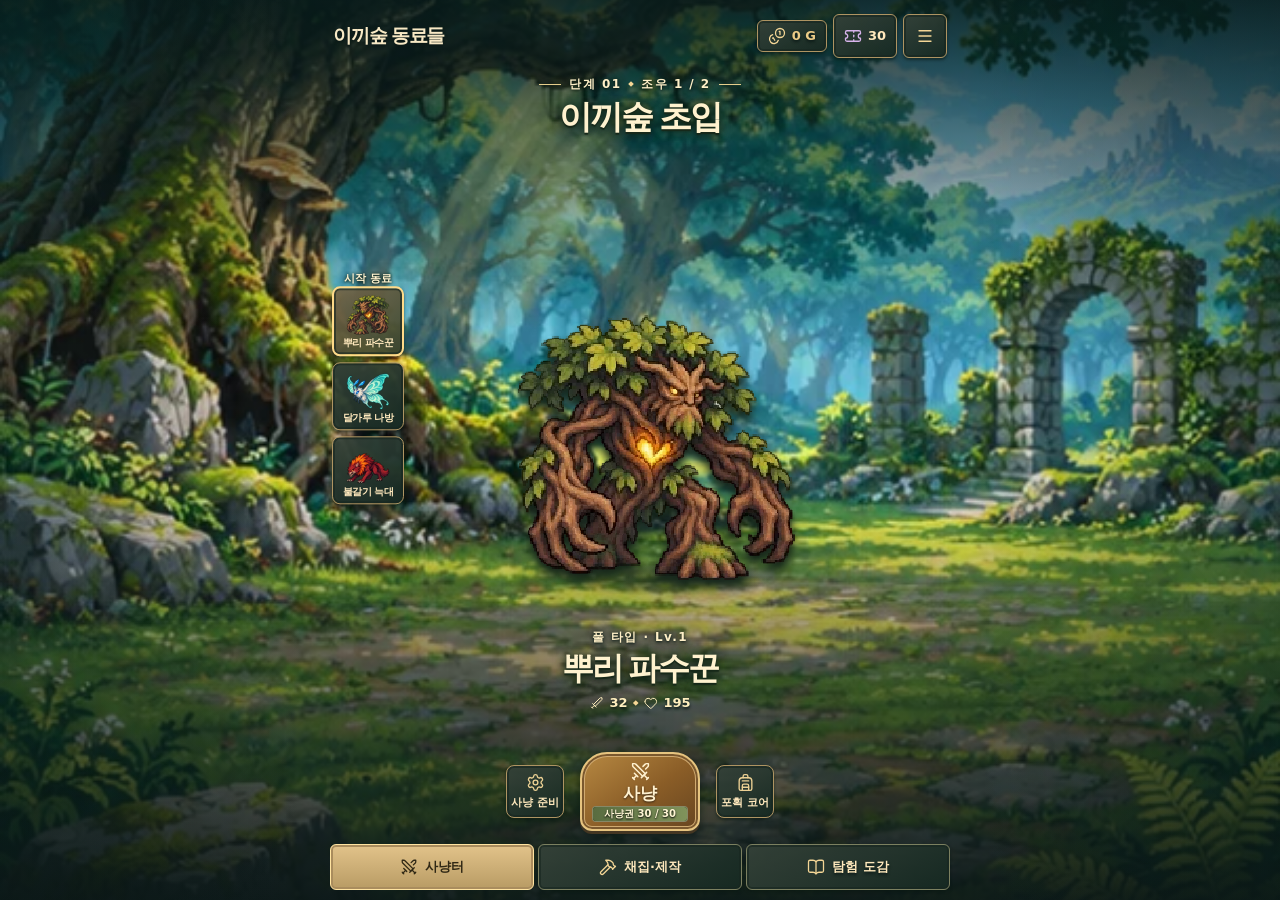
==== commit 01ce8626: "Publish Moss Companions 8dd2d6ac6883" ====
--- a/index.html
+++ b/index.html
@@ -10,6 +10,7 @@
   <link rel="stylesheet" href="combat.css">
   <link rel="stylesheet" href="hunt-watch.css">
   <link rel="stylesheet" href="field-art.css">
+  <link rel="stylesheet" href="capture-effects.css">
 </head>
 <body class="ui-game" data-place="forest">
   <header class="resource-bar">
@@ -33,5 +34,5 @@
   <script src="icons.js"></script><script src="dice-combat.js"></script><script src="hunt-trail.js"></script><script src="fieldcraft.js"></script>
   <script src="game.js"></script><script src="save-store.js"></script><script src="music.js"></script><script src="sound.js"></script>
   <script src="helpers.js"></script><script src="combat-hud.js"></script><script src="fieldcraft-view.js"></script>
-  <script src="hunt-effects.js"></script><script src="hunt-watch.js"></script><script src="ui.js"></script>
+  <script src="capture-effects.js"></script><script src="hunt-effects.js"></script><script src="hunt-watch.js"></script><script src="ui.js"></script>
 </body></html>
--- a/field-art.css
+++ b/field-art.css
@@ -209,10 +209,9 @@
 .plan-summary small { display: block; margin-block: 4px 8px; }
 .net-row { justify-content: flex-start; }
 .net-row button { margin-left: auto; }
-.net-art { flex: none; display: inline-block; width: 40px; height: 40px; background: url("assets/field/nets.png") left center / 300% 100%; image-rendering: pixelated; }
-.net-reinforced { background-position: center; }
-.net-prism { background-position: right; }
-.net-grades .net-art { justify-self: center; }
+.core-art { flex: none; display: inline-block; width: 44px; height: 44px; }
+.net-grades .core-art { justify-self: center; }
+.watch-arena[data-capture-phase] .arena-message { display: none; }
 .capture-ready .net-choice { color: #fff0d2; }
 @media (min-width: 700px) {
   body.ui-game { padding-top: 14px; padding-bottom: 10px; }
--- a/capture-effects.css
+++ b/capture-effects.css
@@ -0,0 +1,30 @@
+.core-flight {
+  position: absolute; inset: 0; z-index: 10; pointer-events: none; overflow: clip;
+  --glow: #83f8ec;
+}
+.core-flight[data-grade="reinforced"] { --glow: #ffbf74; }
+.core-flight[data-grade="prism"] { --glow: #e2a5ff; }
+.core-projectile, .core-lock, .core-status { position: absolute; transform: translate(-50%,-50%); }
+.core-projectile {
+  width: clamp(36px,8vw,58px); aspect-ratio: 1; z-index: 2;
+  filter: drop-shadow(0 0 5px var(--glow)) drop-shadow(0 3px 3px #071b24);
+}
+.core-shell {
+  display: block; width: 100%; height: 100%; background: url("assets/field/capture-cores.png") left center / 300% 100% no-repeat;
+  image-rendering: pixelated;
+}
+[data-grade="reinforced"] .core-shell { background-position: center; }
+[data-grade="prism"] .core-shell { background-position: right; }
+.core-lock { width: clamp(72px,17vw,110px); aspect-ratio: 1; color: var(--glow); opacity: 0; }
+.core-lock { translate: -50% -50%; transform: none; }
+.core-lock i { position: absolute; inset: 0; border: 2px dashed currentColor; border-radius: 50%; filter: drop-shadow(0 0 4px currentColor); }
+.core-lock i:nth-child(2) { inset: 9%; border-style: solid; }
+.core-lock i:nth-child(3) { inset: 23%; border-width: 1px; }
+.core-status {
+  margin-top: clamp(36px,8vw,55px); padding: 3px 9px; white-space: nowrap; border-radius: 4px;
+  color: #effffa; background: #18302be8; font: 700 12px/1.4 system-ui,sans-serif;
+  text-shadow: 0 1px 2px #112820;
+}
+[data-capture-phase="caught"] .core-status, [data-capture-phase="caught"] .core-lock { color: #ffedaa; }
+[data-capture-phase="escape"] .core-status { color: #ffd5b2; }
+[data-capture-phase="launch"] .core-status { visibility: hidden; }
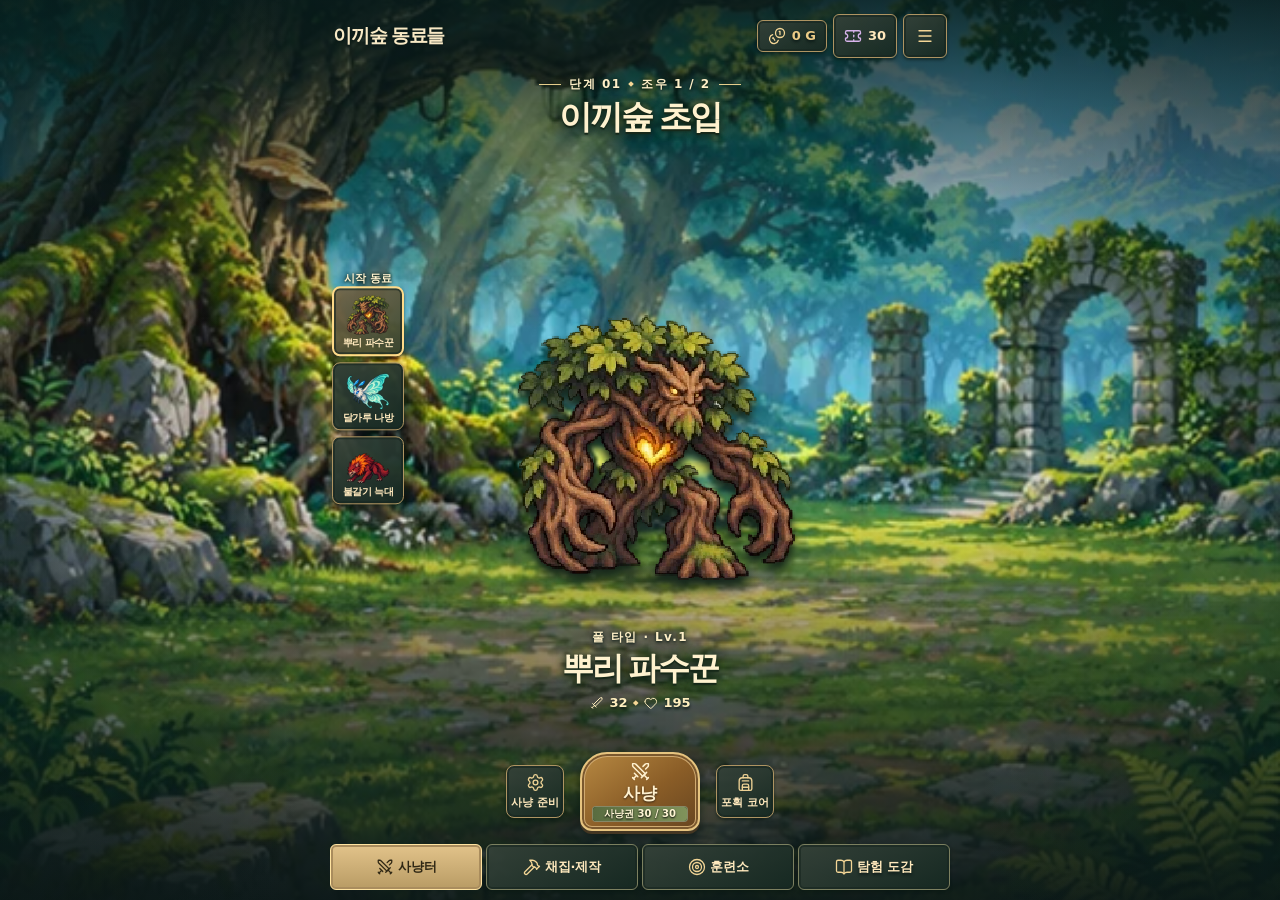
==== commit d0010efb: "Publish Moss Companions 8da44c48fdf0" ====
--- a/index.html
+++ b/index.html
@@ -10,6 +10,7 @@
   <link rel="stylesheet" href="combat.css">
   <link rel="stylesheet" href="hunt-watch.css">
   <link rel="stylesheet" href="field-art.css">
+  <link rel="stylesheet" href="training.css">
   <link rel="stylesheet" href="capture-effects.css">
 </head>
 <body class="ui-game" data-place="forest">
@@ -22,6 +23,7 @@
   <nav id="pageNav" aria-label="활동">
     <button data-go="forest"><i data-icon="swords"></i>사냥터</button>
     <button data-go="forest/gather"><i data-icon="hammer"></i>채집·제작</button>
+    <button data-go="forest/training"><i data-icon="target"></i>훈련소</button>
     <a href="moss.html"><i data-icon="book-open"></i>탐험 도감</a>
   </nav>
   <main id="screen"></main>
@@ -34,5 +36,5 @@
   <script src="icons.js"></script><script src="dice-combat.js"></script><script src="hunt-trail.js"></script><script src="fieldcraft.js"></script>
   <script src="game.js"></script><script src="save-store.js"></script><script src="music.js"></script><script src="sound.js"></script>
   <script src="helpers.js"></script><script src="combat-hud.js"></script><script src="fieldcraft-view.js"></script>
-  <script src="capture-effects.js"></script><script src="hunt-effects.js"></script><script src="hunt-watch.js"></script><script src="ui.js"></script>
+  <script src="capture-effects.js"></script><script src="hunt-effects.js"></script><script src="hunt-watch.js"></script><script src="training-view.js"></script><script src="ui.js"></script>
 </body></html>
--- a/training.css
+++ b/training.css
@@ -0,0 +1,89 @@
+#pageNav { grid-template-columns: repeat(4,minmax(0,1fr)); }
+#pageNav :is(button,a) { padding-inline: 3px; gap: 4px; white-space: nowrap; }
+body:has(.training-view)::before {
+  background: linear-gradient(180deg,#071b1bbe,transparent 38%,transparent 54%,#12281ff5 82%,#10211f),
+    var(--scene) center calc(50% - 122px) / cover no-repeat;
+}
+.training-view {
+  display: grid; grid-template-rows: auto minmax(0,1fr) auto auto; height: 100%; min-height: 0;
+}
+.training-floor { position: relative; min-height: 0; container-type: size; isolation: isolate; }
+.training-floor .trainee {
+  position: absolute; left: 50%; bottom: 12%; width: min(60cqw,60cqh,255px); transform: translateX(-50%);
+}
+.training-floor .trainee::before { display: none; }
+.trainee canvas { display: block; width: 100%; height: auto; filter: drop-shadow(0 3px 3px #0a211a); }
+.training-pad {
+  position: absolute; left: 50%; bottom: 8%; translate: -50%; width: min(81cqw,83cqh,355px); aspect-ratio: 5/1;
+  border-radius: 50%; border: 2px solid #598d85; border-bottom: 5px solid #425049;
+  background: radial-gradient(ellipse,#41594ae8 30%,#376557ed 54%,#89bcb0 56%,#234c43 59%,#2b4234 70%);
+  box-shadow: 0 4px 2px #152d21,0 8px 12px #0c271a85;
+}
+.training-desk {
+  width: min(100%,425px); justify-self: center; padding: 10px 14px; border: 1px solid #ad996a;
+  border-radius: 8px; color: #f5ebca; text-shadow: none; background: linear-gradient(125deg,#1f3933f7,#112a26f7);
+  box-shadow: inset 0 0 0 2px #6c77533b,0 4px 12px #09201c80;
+}
+.trainee-info { display: flex; align-items: center; justify-content: space-between; gap: 6px; }
+.trainee-info small { font-size: 12px; color: #c4dacb; }
+.trainee-info h3 { color: #fff0c6; font: 800 clamp(19px,4vw,24px)/1.3 var(--display); }
+.trainee-info button { display: inline-flex; align-items: center; gap: 5px; min-height: 44px; padding: 5px 9px; font-size: 12px; }
+.training-odds { margin-top: 7px; border-top: 1px solid #737b5b; padding-top: 6px; }
+.training-odds strong { color: #f6e2ac; font-size: .85rem; }
+.training-meter { display: flex; height: 6px; margin: 5px 0; overflow: hidden; border-radius: 2px; background: #263831; }
+.training-legend { display: flex; flex-wrap: wrap; justify-content: space-between; gap: 3px 7px; }
+.training-legend span { display: flex; align-items: center; gap: 3px; font-size: 11px; white-space: nowrap; }
+.training-legend i { width: 6px; height: 6px; border-radius: 50%; }
+.chance-success { background: #6fd8b2; }
+.chance-hold { background: #9ab3c2; }
+.chance-drop { background: #ecc275; }
+.chance-reset { background: #ef907e; }
+.training-risk,.training-reason { font-size: 12px; padding-top: 5px; }
+.training-risk { color: #ffb8a2; }
+.training-reason { color: #f6d991; }
+.training-view .scene-controls { grid-row: 4; display: grid; justify-items: center; gap: 3px; margin: 0; }
+.training-view .main-action { min-width: 134px; user-select: none; -webkit-user-select: none; touch-action: none; }
+.press-hint { font-size: 10px; color: #ffedc5; text-shadow: 0 1px 3px #001b11; }
+.training-roster { display: grid; gap: 5px; }
+.training-roster button { display: flex; align-items: center; gap: 10px; text-align: left; }
+.training-roster button[aria-pressed="true"] { border-color: #e4c37f; }
+.training-roster small { display: block; color: #d5deca; }
+.training-roster svg { margin-left: auto; color: #ffdc8e; }
+.training-result {
+  position: absolute; z-index: 2; top: 6%; left: 50%; translate: -50%; display: flex; align-items: center; gap: 9px;
+  width: max-content; padding: 5px 13px; border-radius: 4px; border: 1px solid currentColor;
+  color: #a8f5c9; background: #14362ff2; text-shadow: none; font-size: 13px;
+}
+.training-result b { font-size: 16px; }
+#notice[data-announcement] { clip-path: inset(50%); }
+.training-result[data-outcome="hold"] { color: #c2ddea; }
+.training-result[data-outcome="drop"] { color: #ffda90; }
+.training-result[data-outcome="reset"] { color: #ffbaa4; background: #442b27f5; }
+.training-floor[data-drill] { --pulse: #a9ffe4; }
+.training-floor[data-drill="hold"] { --pulse: #dbe9ed; }
+.training-floor[data-drill="drop"] { --pulse: #f6df8e; }
+.training-floor[data-drill="reset"] { --pulse: #fa977c; }
+[data-motion="on"] .training-floor[data-drill] .training-pad::after {
+  content: ""; position: absolute; inset: 0; border: 3px solid var(--pulse); border-radius: 50%; pointer-events: none;
+  animation: training-pulse .5s ease-out both;
+}
+[data-motion="on"] .training-floor[data-drill] .training-result { animation: training-reveal .36s ease-out both; }
+[data-motion="on"] .training-floor[data-drill="reset"] canvas { animation: training-stagger .48s ease-out both; }
+@keyframes training-stagger {
+  20% { transform: translateX(-5px) rotate(-3deg); }
+  45% { transform: translateX(4px) rotate(2deg); }
+  70% { transform: translateX(-2px); }
+}
+@keyframes training-pulse { from { scale: .5; opacity: .95; } to { scale: 1.18; opacity: 0; } }
+@keyframes training-reveal { from { opacity: 0; transform: translateY(8px); } to { opacity: 1; transform: translateY(0); } }
+@media (max-width: 390px) {
+  #pageNav :is(button,a) { font-size: 12px; gap: 3px; }
+  #pageNav [data-icon] svg { width: 15px; }
+  .training-desk { padding: 8px 10px; }
+}
+@media (max-height: 650px) {
+  .training-view .scene-heading { padding-top: 0; }
+  .training-view .main-action { min-height: 55px !important; padding-block: 3px; }
+  .training-view .main-action > svg { width: 16px; height: 16px; }
+  .training-view .scene-controls { gap: 1px; }
+}
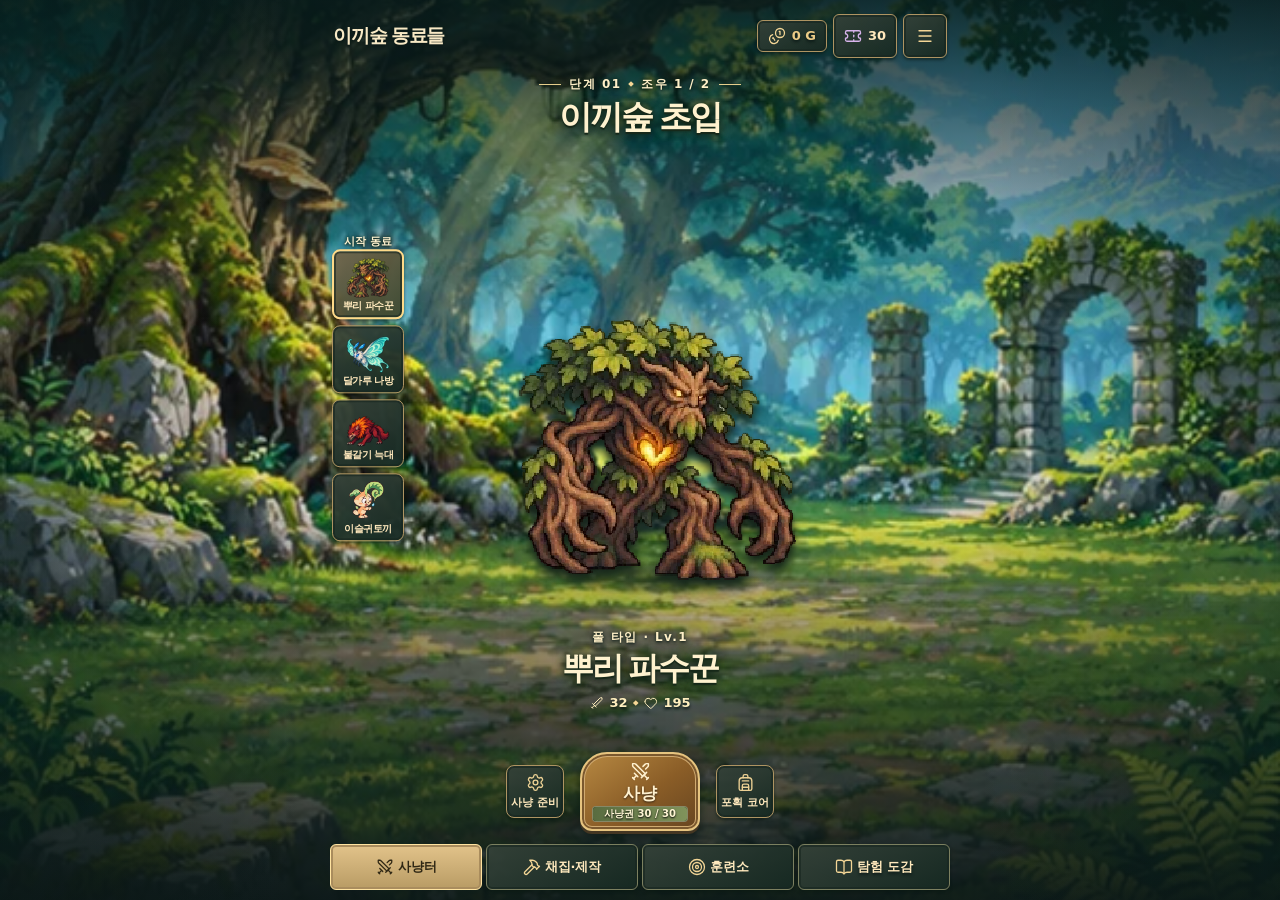
==== commit c61bd0ab: "Publish Moss Companions 86cb27991cdf" ====
--- a/index.html
+++ b/index.html
@@ -35,6 +35,6 @@
   </dialog>
   <script src="icons.js"></script><script src="dice-combat.js"></script><script src="hunt-trail.js"></script><script src="fieldcraft.js"></script>
   <script src="game.js"></script><script src="save-store.js"></script><script src="music.js"></script><script src="sound.js"></script>
-  <script src="helpers.js"></script><script src="combat-hud.js"></script><script src="fieldcraft-view.js"></script>
+  <script src="assets/hunt/dew-timing.js"></script><script src="helpers.js"></script><script src="combat-hud.js"></script><script src="fieldcraft-view.js"></script>
   <script src="capture-effects.js"></script><script src="hunt-effects.js"></script><script src="hunt-watch.js"></script><script src="training-view.js"></script><script src="ui.js"></script>
 </body></html>
--- a/hunt-watch.css
+++ b/hunt-watch.css
@@ -179,7 +179,7 @@
 .partner-pick { display:inline-flex; align-items:center; gap:5px; color:#c6e6cc; font-weight:bold; font-size:12px; }
 .watch-plan:has(.trail-replay):has(.watch-motion-hint) .partner-pick { grid-column:1/-1; justify-self:center; }
 .watch-arena .player .trail-creature { transform:scaleX(-1); }
-.ui-game[data-place="forest"] .watch-arena .player canvas:not([data-sprite^="blade"]) { transform:scaleX(-1); }
+.ui-game[data-place="forest"] .watch-arena .player canvas:not([data-sprite^="blade"],.dew-creature) { transform:scaleX(-1); }
 .watch-plan .watch-motion-hint button { min-width:44px; }
 
 .field-workshop { display:grid; gap:10px; padding-bottom:8px; }
--- a/field-art.css
+++ b/field-art.css
@@ -164,6 +164,10 @@
 .art-tree { background-image: url("assets/hunt/tree.webp"); }
 .art-moth { background-image: url("assets/hunt/moth.webp"); }
 .art-wolf { background-image: url("assets/hunt/wolf.webp"); }
+.art-dew1, .art-dew2, .art-dew3 { background-size: 900% 100%; background-position: 12.5% center; }
+.art-dew1 { background-image: url("assets/hunt/dew1-sheet.webp"); }
+.art-dew2 { background-image: url("assets/hunt/dew2-sheet.webp"); }
+.art-dew3 { background-image: url("assets/hunt/dew3-sheet.webp"); }
 .art-boar,.art-golem,.art-dragon { background-size: 800% 100%; background-position: left; image-rendering: pixelated; }
 .art-boar { background-image: url("assets/boar-sheet.png"); }
 .art-golem { background-image: url("assets/golem-sheet.png"); }
